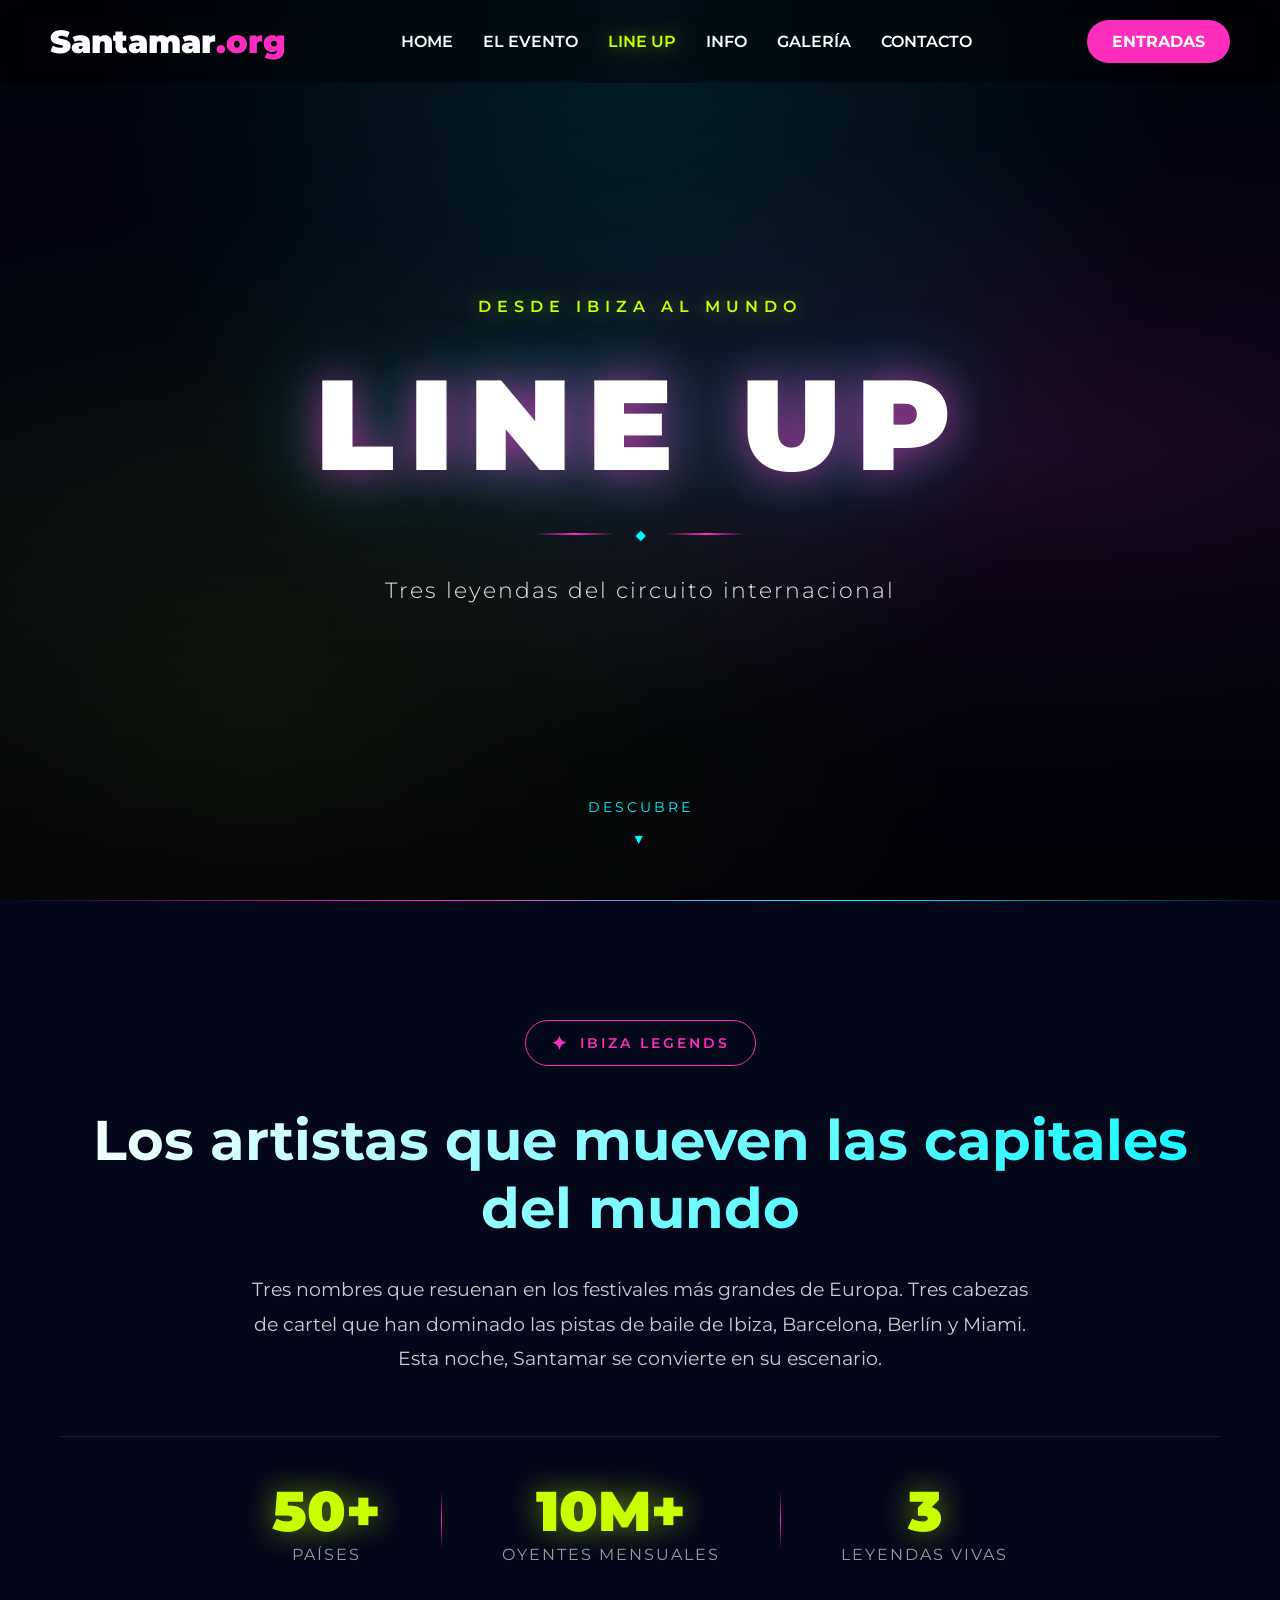
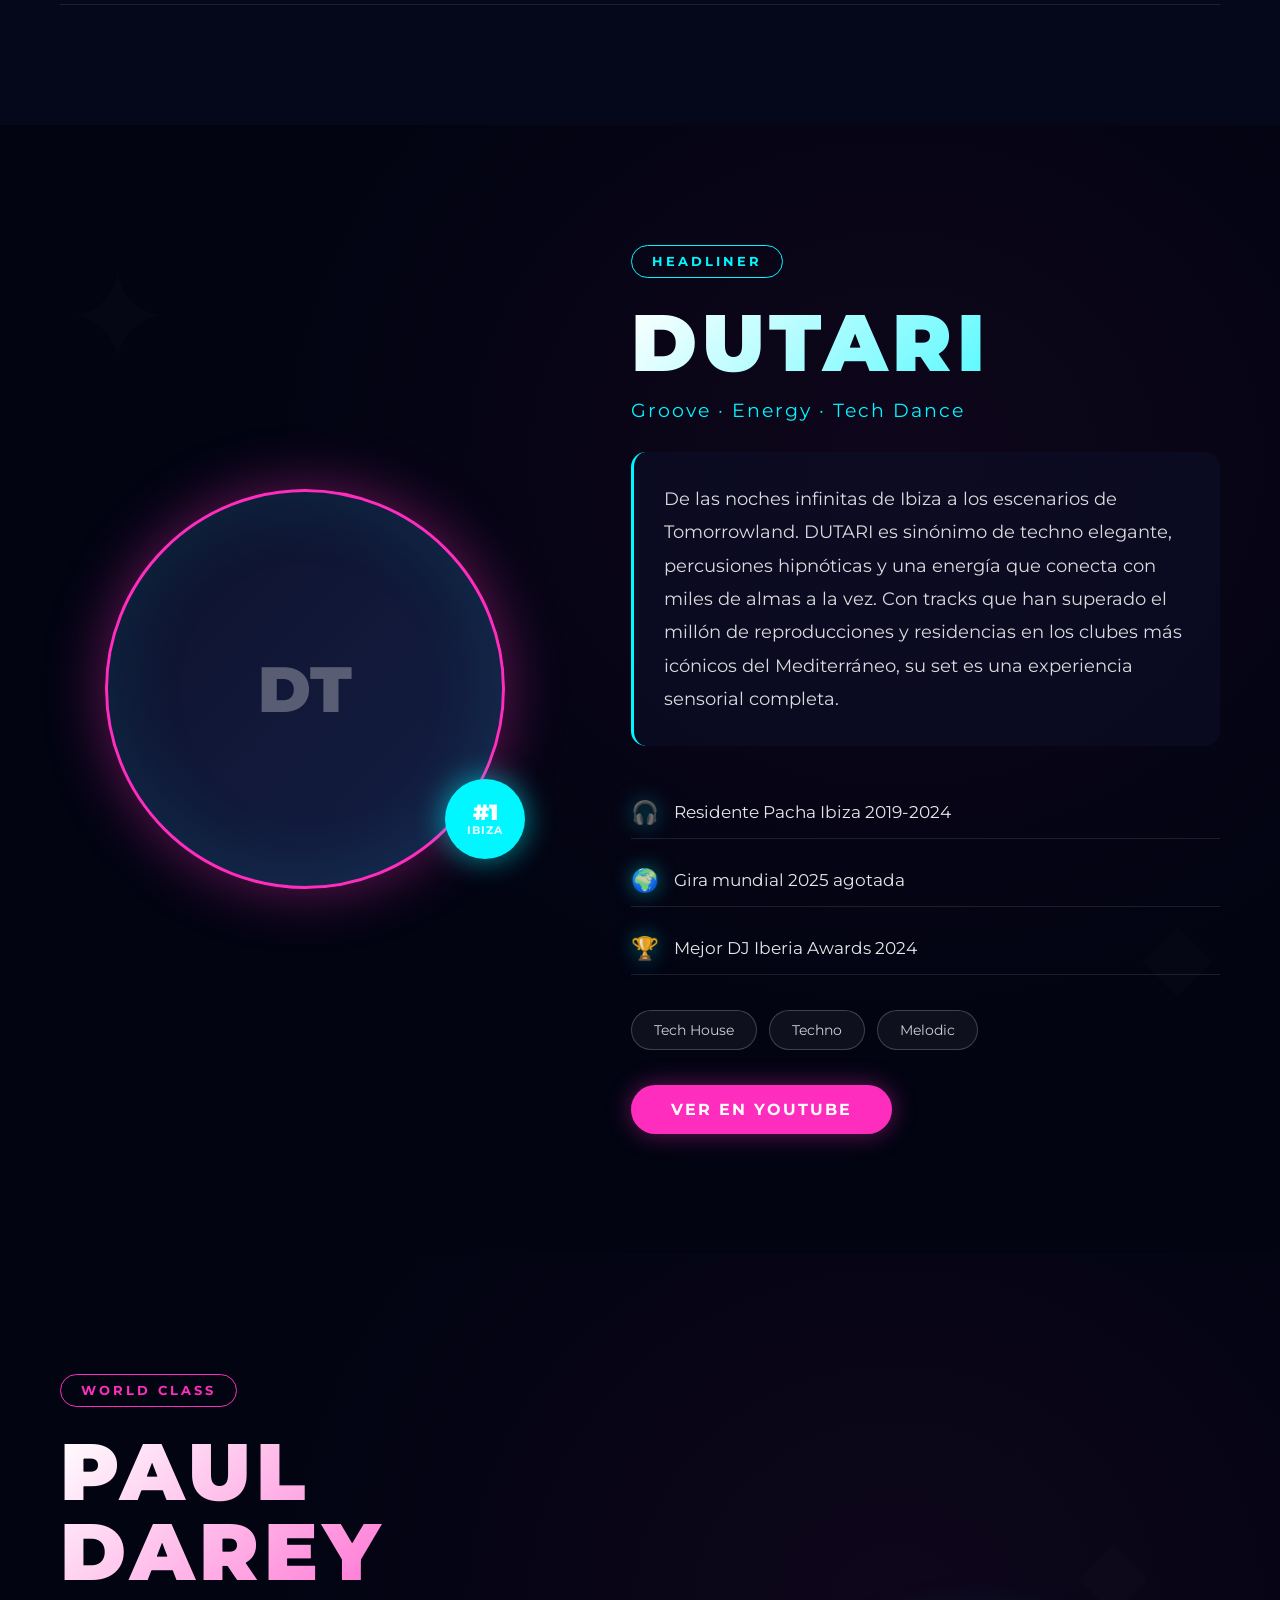
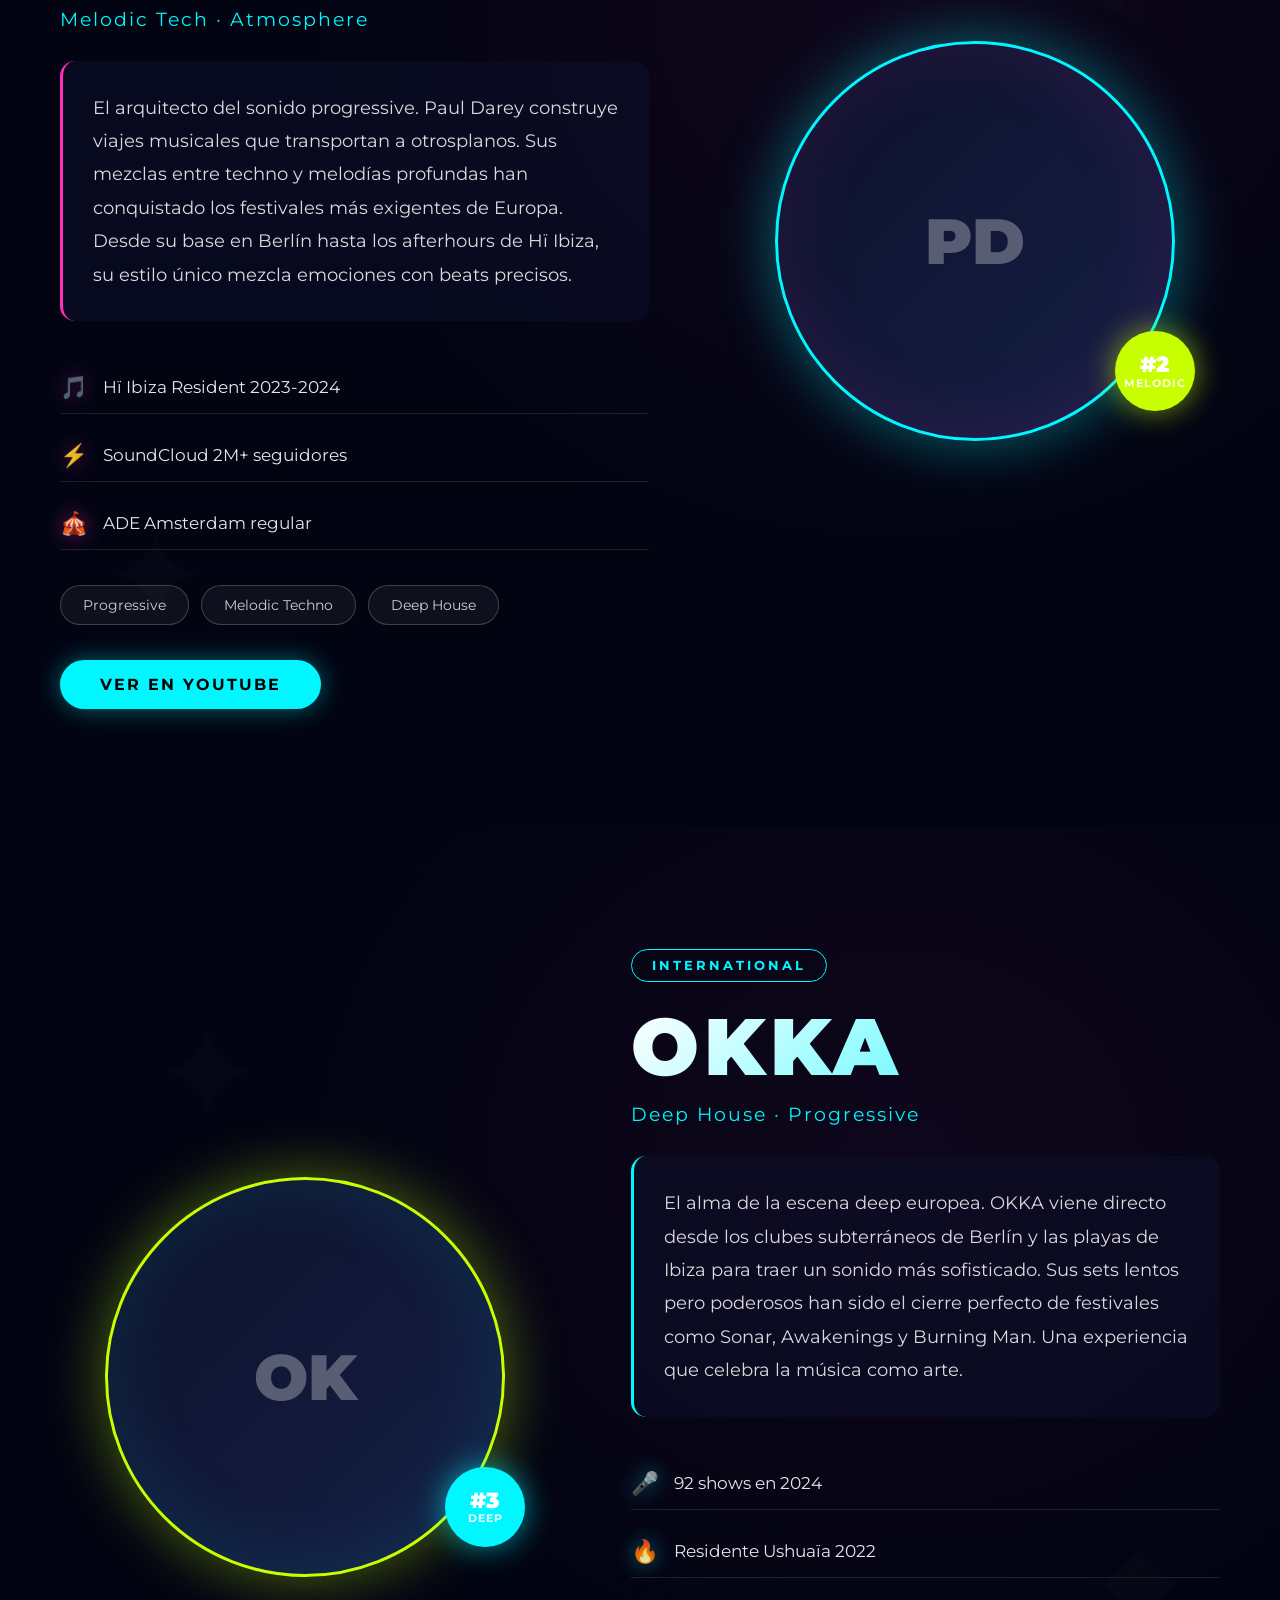
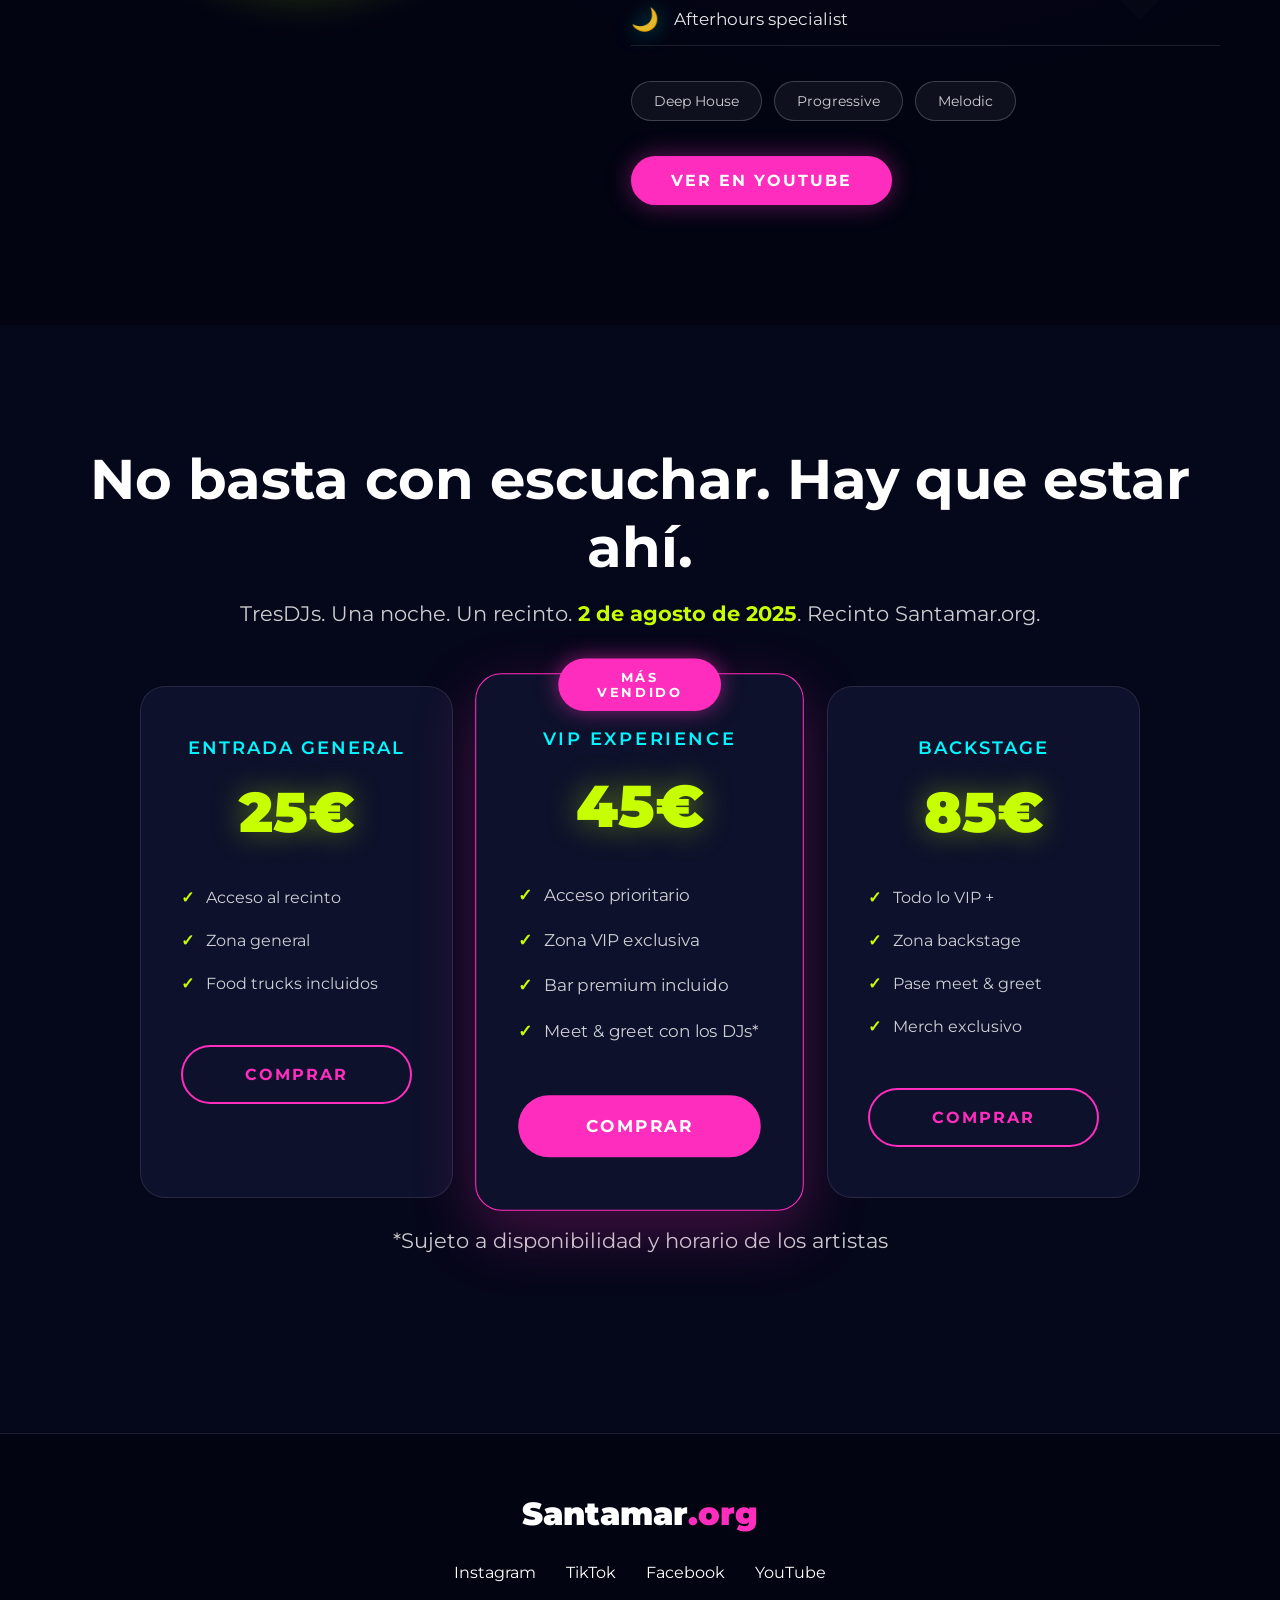
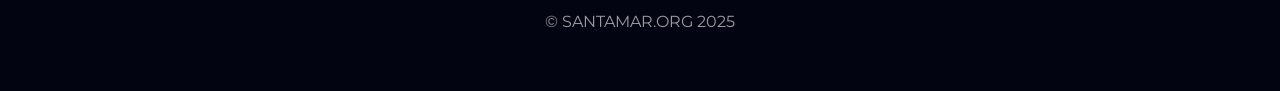
==== public/lineup.html @ ec1b7b44 "Creacion inicial" ====
<!-- lineup.html -->
<!DOCTYPE html>
<html lang="es">
<head>
  <meta charset="UTF-8" />
  <meta name="viewport" content="width=device-width, initial-scale=1.0"/>
  <title>Line Up • Santamar Summer Experience</title>

  <link rel="stylesheet" href="style.css"/>

  <link href="https://fonts.googleapis.com/css2?family=Montserrat:wght@300;400;600;700;900&family=Playfair+Display:wght@700;900&display=swap" rel="stylesheet">
</head>

<body class="lineup-page">

  <!-- NAVBAR -->
  <header class="navbar">
    <div class="logo">Santamar<span>.org</span></div>

    <nav>
      <ul>
        <li><a href="index.html">HOME</a></li>
        <li><a href="index.html#evento">EL EVENTO</a></li>
        <li><a href="lineup.html" class="active">LINE UP</a></li>
        <li><a href="index.html#info">INFO</a></li>
        <li><a href="index.html#galeria">GALERÍA</a></li>
        <li><a href="index.html#contacto">CONTACTO</a></li>
      </ul>
    </nav>

    <a href="#" class="btn-nav">ENTRADAS</a>
  </header>

  <!-- LINEUP HERO -->
  <section class="lineup-hero">
    <div class="hero-bg"></div>
    <div class="overlay"></div>
    <div class="lineup-hero-content">
      <p class="eyebrow">DESDE IBIZA AL MUNDO</p>
      <h1>LINE UP</h1>
      <div class="lineup-title-separator">
        <span class="line"></span>
        <span class="diamond">◆</span>
        <span class="line"></span>
      </div>
      <p class="tagline">Tres leyendas del circuito internacional</p>
    </div>
    <div class="scroll-indicator">
      <span>DESCUBRE</span>
      <div class="arrow-down">▼</div>
    </div>
  </section>

  <!-- INTRO BANNER -->
  <section class="lineup-intro">
    <div class="container">
      <div class="intro-badge">
        <span class="badge-icon">✦</span>
        <span>IBIZA LEGENDS</span>
      </div>
      <h2>Los artistas que mueven las capitales del mundo</h2>
      <p>Tres nombres que resuenan en los festivales más grandes de Europa. Tres cabezas de cartel que han dominado las pistas de baile de Ibiza, Barcelona, Berlín y Miami. Esta noche, Santamar se convierte en su escenario.</p>

      <div class="stats-row">
        <div class="stat">
          <span class="stat-number">50+</span>
          <span class="stat-label">Países</span>
        </div>
        <div class="stat-divider"></div>
        <div class="stat">
          <span class="stat-number">10M+</span>
          <span class="stat-label">Oyentes mensuales</span>
        </div>
        <div class="stat-divider"></div>
        <div class="stat">
          <span class="stat-number">3</span>
          <span class="stat-label">Leyendas vivas</span>
        </div>
      </div>
    </div>
  </section>

  <!-- DJ 1 - DUTARI -->
  <section class="dj-showcase" id="dutari">
    <div class="dj-bg"></div>
    <div class="container">
      <div class="dj-card-large">
        <div class="dj-image-col">
          <div class="dj-image-wrapper">
            <div class="dj-image-placeholder">
              <div class="placeholder-initials">DT</div>
            </div>
            <div class="dj-badge">
              <span class="badge-top">#1</span>
              <span class="badge-text">IBIZA</span>
            </div>
          </div>
        </div>
        <div class="dj-content-col">
          <div class="dj-tag">HEADLINER</div>
          <h2 class="dj-name">DUTARI</h2>
          <p class="dj-subtitle">Groove · Energy · Tech Dance</p>

          <div class="dj-bio">
            <p>De las noches infinitas de Ibiza a los escenarios de Tomorrowland. DUTARI es sinónimo de techno elegante, percusiones hipnóticas y una energía que conecta con miles de almas a la vez. Con tracks que han superado el millón de reproducciones y residencias en los clubes más icónicos del Mediterráneo, su set es una experiencia sensorial completa.</p>
          </div>

          <div class="dj-highlights">
            <div class="highlight">
              <span class="highlight-icon">🎧</span>
              <span>Residente Pacha Ibiza 2019-2024</span>
            </div>
            <div class="highlight">
              <span class="highlight-icon">🌍</span>
              <span>Gira mundial 2025 agotada</span>
            </div>
            <div class="highlight">
              <span class="highlight-icon">🏆</span>
              <span>Mejor DJ Iberia Awards 2024</span>
            </div>
          </div>

          <div class="dj-genres">
            <span class="genre-tag">Tech House</span>
            <span class="genre-tag">Techno</span>
            <span class="genre-tag">Melodic</span>
          </div>

          <a href="#" class="dj-cta">VER EN YOUTUBE</a>
        </div>
      </div>
    </div>
    <div class="floating-element fp1">✦</div>
    <div class="floating-element fp2">◆</div>
  </section>

  <!-- DJ 2 - PAUL DAREY -->
  <section class="dj-showcase alt-bg" id="pauldarey">
    <div class="dj-bg"></div>
    <div class="container">
      <div class="dj-card-large reverse">
        <div class="dj-image-col">
          <div class="dj-image-wrapper">
            <div class="dj-image-placeholder secondary">
              <div class="placeholder-initials">PD</div>
            </div>
            <div class="dj-badge">
              <span class="badge-top">#2</span>
              <span class="badge-text">MELODIC</span>
            </div>
          </div>
        </div>
        <div class="dj-content-col">
          <div class="dj-tag">WORLD CLASS</div>
          <h2 class="dj-name">PAUL DAREY</h2>
          <p class="dj-subtitle">Melodic Tech · Atmosphere</p>

          <div class="dj-bio">
            <p>El arquitecto del sonido progressive. Paul Darey construye viajes musicales que transportan a otrosplanos. Sus mezclas entre techno y melodías profundas han conquistado los festivales más exigentes de Europa. Desde su base en Berlín hasta los afterhours de Hï Ibiza, su estilo único mezcla emociones con beats precisos.</p>
          </div>

          <div class="dj-highlights">
            <div class="highlight">
              <span class="highlight-icon">🎵</span>
              <span>Hï Ibiza Resident 2023-2024</span>
            </div>
            <div class="highlight">
              <span class="highlight-icon">⚡</span>
              <span>SoundCloud 2M+ seguidores</span>
            </div>
            <div class="highlight">
              <span class="highlight-icon">🎪</span>
              <span>ADE Amsterdam regular</span>
            </div>
          </div>

          <div class="dj-genres">
            <span class="genre-tag">Progressive</span>
            <span class="genre-tag">Melodic Techno</span>
            <span class="genre-tag">Deep House</span>
          </div>

          <a href="#" class="dj-cta secondary">VER EN YOUTUBE</a>
        </div>
      </div>
    </div>
    <div class="floating-element fp3">◆</div>
    <div class="floating-element fp4">✦</div>
  </section>

  <!-- DJ 3 - OKKA -->
  <section class="dj-showcase" id="okka">
    <div class="dj-bg"></div>
    <div class="container">
      <div class="dj-card-large">
        <div class="dj-image-col">
          <div class="dj-image-wrapper">
            <div class="dj-image-placeholder tertiary">
              <div class="placeholder-initials">OK</div>
            </div>
            <div class="dj-badge">
              <span class="badge-top">#3</span>
              <span class="badge-text">DEEP</span>
            </div>
          </div>
        </div>
        <div class="dj-content-col">
          <div class="dj-tag">INTERNATIONAL</div>
          <h2 class="dj-name">OKKA</h2>
          <p class="dj-subtitle">Deep House · Progressive</p>

          <div class="dj-bio">
            <p>El alma de la escena deep europea. OKKA viene directo desde los clubes subterráneos de Berlín y las playas de Ibiza para traer un sonido más sofisticado. Sus sets lentos pero poderosos han sido el cierre perfecto de festivales como Sonar, Awakenings y Burning Man. Una experiencia que celebra la música como arte.</p>
          </div>

          <div class="dj-highlights">
            <div class="highlight">
              <span class="highlight-icon">🎤</span>
              <span>92 shows en 2024</span>
            </div>
            <div class="highlight">
              <span class="highlight-icon">🔥</span>
              <span>Residente Ushuaïa 2022</span>
            </div>
            <div class="highlight">
              <span class="highlight-icon">🌙</span>
              <span>Afterhours specialist</span>
            </div>
          </div>

          <div class="dj-genres">
            <span class="genre-tag">Deep House</span>
            <span class="genre-tag">Progressive</span>
            <span class="genre-tag">Melodic</span>
          </div>

          <a href="#" class="dj-cta">VER EN YOUTUBE</a>
        </div>
      </div>
    </div>
    <div class="floating-element fp5">✦</div>
    <div class="floating-element fp6">◆</div>
  </section>

  <!-- CALL TO ACTION -->
  <section class="lineup-cta">
    <div class="container">
      <h2>No basta con escuchar. Hay que estar ahí.</h2>
      <p>TresDJs. Una noche. Un recinto. <strong>2 de agosto de 2025</strong>. Recinto Santamar.org.</p>

      <div class="ticket-options">
        <div class="ticket-card">
          <div class="ticket-type">ENTRADA GENERAL</div>
          <div class="ticket-price">25€</div>
          <ul class="ticket-features">
            <li>Acceso al recinto</li>
            <li>Zona general</li>
            <li>Food trucks incluidos</li>
          </ul>
          <a href="#" class="btn-ticket">COMPRAR</a>
        </div>

        <div class="ticket-card featured">
          <div class="ticket-badge">MÁS VENDIDO</div>
          <div class="ticket-type">VIP EXPERIENCE</div>
          <div class="ticket-price">45€</div>
          <ul class="ticket-features">
            <li>Acceso prioritario</li>
            <li>Zona VIP exclusiva</li>
            <li>Bar premium incluido</li>
            <li>Meet & greet con los DJs*</li>
          </ul>
          <a href="#" class="btn-ticket primary">COMPRAR</a>
        </div>

        <div class="ticket-card">
          <div class="ticket-type">BACKSTAGE</div>
          <div class="ticket-price">85€</div>
          <ul class="ticket-features">
            <li>Todo lo VIP +</li>
            <li>Zona backstage</li>
            <li>Pase meet & greet</li>
            <li>Merch exclusivo</li>
          </ul>
          <a href="#" class="btn-ticket">COMPRAR</a>
        </div>
      </div>

      <p class="ticket-note">*Sujeto a disponibilidad y horario de los artistas</p>
    </div>
  </section>

  <!-- FOOTER -->
  <footer>
    <div class="container">
      <div class="footer-logo">
        Santamar<span>.org</span>
      </div>

      <div class="socials">
        <a href="#">Instagram</a>
        <a href="#">TikTok</a>
        <a href="#">Facebook</a>
        <a href="#">YouTube</a>
      </div>

      <p>© SANTAMAR.ORG 2025</p>
    </div>
  </footer>

  <script src="script.js"></script>

</body>
</html>
---- public/style.css ----
/* style.css */

*{
  margin:0;
  padding:0;
  box-sizing:border-box;
}

body{
  font-family:'Montserrat',sans-serif;
  background:#020412;
  color:white;
  overflow-x:hidden;
}

/* NAVBAR */

.navbar{
  position:fixed;
  top:0;
  left:0;
  width:100%;
  padding:20px 50px;
  display:flex;
  justify-content:space-between;
  align-items:center;
  z-index:999;
  background:rgba(0,0,0,0.4);
  backdrop-filter:blur(10px);
}

.logo{
  font-size:2rem;
  font-weight:900;
}

.logo span{
  color:#ff2dbd;
}

nav ul{
  display:flex;
  gap:30px;
  list-style:none;
}

nav a{
  text-decoration:none;
  color:white;
  font-weight:600;
  transition:0.3s;
}

nav a:hover{
  color:#00f7ff;
}

nav a.active{
  color:#c7ff00;
  text-shadow:0 0 15px rgba(199,255,0,0.5);
}

.btn-nav{
  background:#ff2dbd;
  padding:12px 25px;
  border-radius:50px;
  color:white;
  text-decoration:none;
  font-weight:700;
  transition:0.3s;
}

.btn-nav:hover{
  transform:scale(1.05);
}

/* HERO */

.hero{
  height:100vh;
  background:url('background.jpg') center/cover no-repeat;
  position:relative;
  display:flex;
  justify-content:center;
  align-items:center;
  text-align:center;
}

.overlay{
  position:absolute;
  width:100%;
  height:100%;
  background:rgba(0,0,0,0.45);
}

.hero-content{
  position:relative;
  z-index:2;
  max-width:1000px;
  padding:20px;
}

.small-text{
  letter-spacing:4px;
  font-size:0.9rem;
  margin-bottom:20px;
}

.hero h1{
  font-size:7rem;
  font-weight:900;
  line-height:0.9;
  text-transform:uppercase;
}

.hero h1 span{
  color:white;
  display:block;
}

.hero h1{
  color:#00f7ff;
}

.hero h1 span + *{
  color:#ff2dbd;
}

.subtitle{
  margin-top:30px;
  font-size:1.2rem;
  font-weight:700;
  letter-spacing:2px;
}

.event-date{
  margin-top:40px;
  font-size:3rem;
  font-weight:900;
  color:#c7ff00;
}

.location{
  margin-top:10px;
  font-size:1.3rem;
}

.main-btn{
  display:inline-block;
  margin-top:40px;
  padding:20px 50px;
  background:#ff2dbd;
  color:white;
  text-decoration:none;
  border-radius:60px;
  font-weight:900;
  transition:0.3s;
  box-shadow:0 0 30px #ff2dbd;
}

.main-btn:hover{
  transform:translateY(-5px);
}


/* FEATURES */

.features{
  display:grid;
  grid-template-columns:repeat(auto-fit,minmax(250px,1fr));
  gap:30px;
  padding:100px 10%;
  background:#05071a;
}

.feature-box{
  background:#0d112b;
  padding:40px;
  border-radius:25px;
  text-align:center;
  transition:0.3s;
}

.feature-box:hover{
  transform:translateY(-10px);
}

.icon{
  font-size:3rem;
  margin-bottom:20px;
}

.feature-box h3{
  margin-bottom:20px;
  color:#00f7ff;
}

/* LINEUP */

.lineup{
  padding:120px 10%;
  text-align:center;
}

.lineup h2{
  font-size:5rem;
  margin-bottom:70px;
  color:#ff2dbd;
}

.dj-grid{
  display:grid;
  grid-template-columns:repeat(auto-fit,minmax(280px,1fr));
  gap:30px;
}

.dj-card{
  background:#0d112b;
  border:2px solid #ff2dbd;
  border-radius:25px;
  padding:60px 30px;
  transition:0.3s;
}

.dj-card:hover{
  transform:scale(1.03);
  box-shadow:0 0 40px rgba(255,45,189,0.5);
}

.dj-card h3{
  font-size:2rem;
  margin-bottom:20px;
}

.dj-card p{
  opacity:0.8;
}

/* FOMO */

.fomo{
  padding:140px 10%;
  text-align:center;
  background:linear-gradient(to bottom,#05071a,#090d25);
}

.fomo h2{
  font-size:3rem;
  max-width:900px;
  margin:auto;
  margin-bottom:30px;
}

.fomo p{
  font-size:1.3rem;
  opacity:0.8;
}

/* NEWSLETTER */

.newsletter{
  padding:120px 10%;
  text-align:center;
}

.newsletter h2{
  font-size:4rem;
  color:#ff2dbd;
  margin-bottom:20px;
}

.newsletter p{
  margin-bottom:40px;
}

.newsletter form{
  display:flex;
  justify-content:center;
  max-width:700px;
  margin:auto;
}

.newsletter input{
  width:100%;
  padding:20px;
  border:none;
  border-radius:50px 0 0 50px;
  font-size:1rem;
}

.newsletter button{
  border:none;
  padding:20px 40px;
  background:#c7ff00;
  font-weight:900;
  border-radius:0 50px 50px 0;
  cursor:pointer;
}

/* FOOTER */

footer{
  padding:60px 10%;
  text-align:center;
  border-top:1px solid rgba(255,255,255,0.1);
}

.footer-logo{
  font-size:2rem;
  font-weight:900;
}

.footer-logo span{
  color:#ff2dbd;
}

.socials{
  margin:30px 0;
  display:flex;
  justify-content:center;
  gap:30px;
}

.socials a{
  color:white;
  text-decoration:none;
}

footer p{
  opacity:0.6;
}

/* RESPONSIVE */

@media(max-width:900px){

  .navbar{
    padding:20px;
    flex-direction:column;
    gap:20px;
  }

  nav ul{
    gap:15px;
    flex-wrap:wrap;
    justify-content:center;
  }

  .hero h1{
    font-size:4rem;
  }

  .event-date{
    font-size:2rem;
  }

  .lineup h2{
    font-size:3rem;
  }

  .newsletter h2{
    font-size:2.5rem;
  }

}

/* ================================================
   LINEUP PAGE STYLES
   ================================================ */

body.lineup-page{
  background:#020412;
}

.container{
  max-width:1200px;
  margin:auto;
  padding:0 20px;
}

/* Lineup Hero */
.lineup-hero{
  height:100vh;
  position:relative;
  display:flex;
  justify-content:center;
  align-items:center;
  text-align:center;
  overflow:hidden;
}

.hero-bg{
  position:absolute;
  inset:0;
  background:
    radial-gradient(ellipse at 50% 0%, rgba(0,247,255,0.15) 0%, transparent 60%),
    radial-gradient(ellipse at 80% 50%, rgba(255,45,189,0.12) 0%, transparent 50%),
    radial-gradient(ellipse at 20% 80%, rgba(199,255,0,0.1) 0%, transparent 50%);
  animation:heroMove 20s ease-in-out infinite alternate;
}

@keyframes heroMove{
  0%{ transform:scale(1) rotate(0deg); }
  100%{ transform:scale(1.1) rotate(2deg); }
}

.lineup-hero .overlay{
  position:absolute;
  inset:0;
  background:linear-gradient(to bottom,
    rgba(0,0,0,0.3) 0%,
    rgba(0,0,0,0.1) 50%,
    rgba(0,0,0,0.6) 100%);
}

.lineup-hero-content{
  position:relative;
  z-index:10;
  animation:fadeInUp 1s ease-out;
}

@keyframes fadeInUp{
  from{
    opacity:0;
    transform:translateY(40px);
  }
  to{
    opacity:1;
    transform:translateY(0);
  }
}

.eyebrow{
  font-size:1rem;
  letter-spacing:6px;
  color:#c7ff00;
  font-weight:600;
  margin-bottom:30px;
  text-shadow:0 0 20px rgba(199,255,0,0.5);
}

.lineup-hero h1{
  font-size:8rem;
  font-weight:900;
  letter-spacing:15px;
  color:#fff;
  text-shadow:
    0 0 40px rgba(255,45,189,0.6),
    0 0 80px rgba(0,247,255,0.4);
  margin-bottom:20px;
}

.lineup-title-separator{
  display:flex;
  align-items:center;
  justify-content:center;
  gap:20px;
  margin-bottom:30px;
}

.line{
  width:80px;
  height:2px;
  background:linear-gradient(90deg, transparent, #ff2dbd, transparent);
}

.diamond{
  color:#00f7ff;
  font-size:1.2rem;
  animation:spin 4s linear infinite;
}

@keyframes spin{
  from{ transform:rotate(0deg); }
  to{ transform:rotate(360deg); }
}

.tagline{
  font-size:1.4rem;
  font-weight:300;
  letter-spacing:2px;
  color:rgba(255,255,255,0.9);
}

.scroll-indicator{
  position:absolute;
  bottom:50px;
  left:50%;
  transform:translateX(-50%);
  display:flex;
  flex-direction:column;
  align-items:center;
  gap:10px;
  animation:bounce 2s infinite;
  color:#00f7ff;
  font-size:0.9rem;
  letter-spacing:3px;
}

@keyframes bounce{
  0%, 20%, 50%, 80%, 100%{ transform:translateX(-50%) translateY(0); }
  40%{ transform:translateX(-50%) translateY(-15px); }
  60%{ transform:translateX(-50%) translateY(-7px); }
}

.arrow-down{
  font-size:1.2rem;
}

/* Lineup Intro */
.lineup-intro{
  padding:120px 0;
  text-align:center;
  background:#05071a;
  position:relative;
}

.lineup-intro::before{
  content:'';
  position:absolute;
  top:0;
  left:0;
  width:100%;
  height:1px;
  background:linear-gradient(90deg, transparent, #ff2dbd, #00f7ff, transparent);
}

.intro-badge{
  display:inline-flex;
  align-items:center;
  gap:10px;
  padding:10px 25px;
  border:1px solid #ff2dbd;
  border-radius:50px;
  color:#ff2dbd;
  font-weight:600;
  font-size:0.9rem;
  letter-spacing:3px;
  margin-bottom:40px;
  animation:glow 2s ease-in-out infinite alternate;
}

@keyframes glow{
  from{ box-shadow:0 0 10px rgba(255,45,189,0.3); }
  to{ box-shadow:0 0 25px rgba(255,45,189,0.6); }
}

.badge-icon{
  font-size:1.2rem;
}

.lineup-intro h2{
  font-size:3.5rem;
  margin-bottom:30px;
  background:linear-gradient(135deg, #fff, #00f7ff);
  -webkit-background-clip:text;
  -webkit-text-fill-color:transparent;
  background-clip:text;
}

.lineup-intro p{
  font-size:1.2rem;
  max-width:800px;
  margin:auto;
  line-height:1.8;
  color:rgba(255,255,255,0.8);
  margin-bottom:60px;
}

.stats-row{
  display:flex;
  justify-content:center;
  align-items:center;
  gap:60px;
  padding:40px 0;
  border-top:1px solid rgba(255,255,255,0.1);
  border-bottom:1px solid rgba(255,255,255,0.1);
}

.stat{
  text-align:center;
}

.stat-number{
  display:block;
  font-size:3.5rem;
  font-weight:900;
  color:#c7ff00;
  text-shadow:0 0 30px rgba(199,255,0,0.5);
}

.stat-label{
  font-size:1rem;
  letter-spacing:2px;
  text-transform:uppercase;
  color:rgba(255,255,255,0.6);
}

.stat-divider{
  width:1px;
  height:60px;
  background:linear-gradient(to bottom, transparent, #ff2dbd, transparent);
}

/* DJ Showcase */
.dj-showcase{
  min-height:100vh;
  position:relative;
  padding:100px 0;
  overflow:hidden;
}

.dj-showcase.alt-bg{
  background:#020412;
}

.dj-bg{
  position:absolute;
  inset:0;
  background:radial-gradient(ellipse at 70% 30%, rgba(255,45,189,0.05) 0%, transparent 50%);
  pointer-events:none;
}

.dj-card-large{
  display:grid;
  grid-template-columns:1fr 1.2fr;
  gap:80px;
  align-items:center;
  position:relative;
  z-index:5;
}

.dj-card-large.reverse{
  direction:rtl;
}

.dj-card-large.reverse > *{
  direction:ltr;
}

.dj-image-col{
  display:flex;
  justify-content:center;
}

.dj-image-wrapper{
  position:relative;
  width:100%;
  max-width:400px;
  aspect-ratio:1;
}

.dj-image-placeholder{
  width:100%;
  height:100%;
  border-radius:50%;
  background:linear-gradient(135deg, #0d112b, #151f45);
  border:3px solid #ff2dbd;
  box-shadow:
    0 0 60px rgba(255,45,189,0.4),
    inset 0 0 80px rgba(0,247,255,0.1);
  display:flex;
  align-items:center;
  justify-content:center;
  transition:0.5s;
}

.dj-image-placeholder:hover{
  transform:scale(1.02);
  box-shadow:
    0 0 80px rgba(255,45,189,0.6),
    inset 0 0 100px rgba(0,247,255,0.15);
}

.dj-image-placeholder.secondary{
  border-color:#00f7ff;
  box-shadow:
    0 0 60px rgba(0,247,255,0.4),
    inset 0 0 80px rgba(255,45,189,0.1);
}

.dj-image-placeholder.tertiary{
  border-color:#c7ff00;
  box-shadow:
    0 0 60px rgba(199,255,0,0.4),
    inset 0 0 80px rgba(0,247,255,0.1);
}

.placeholder-initials{
  font-size:4rem;
  font-weight:900;
  color:rgba(255,255,255,0.3);
  text-transform:uppercase;
}

.dj-badge{
  position:absolute;
  bottom:30px;
  right:-20px;
  background:#ff2dbd;
  padding:20px;
  border-radius:50%;
  width:80px;
  height:80px;
  display:flex;
  flex-direction:column;
  align-items:center;
  justify-content:center;
  box-shadow:0 0 30px rgba(255,45,189,0.6);
  animation:float 3s ease-in-out infinite;
}

@keyframes float{
  0%,100%{ transform:translateY(0); }
  50%{ transform:translateY(-10px); }
}

.dj-card-large:nth-child(2) .dj-badge,
.dj-card-large.reverse:nth-child(2) .dj-badge,
.dj-showcase:nth-child(even) .dj-badge{
  background:#00f7ff;
  box-shadow:0 0 30px rgba(0,247,255,0.6);
}

.dj-card-large:nth-child(3) .dj-badge,
.dj-card-large.reverse:nth-child(3) .dj-badge,
.dj-showcase:nth-child(odd) .dj-badge{
  background:#c7ff00;
  box-shadow:0 0 30px rgba(199,255,0,0.6);
}

.badge-top{
  font-size:1.4rem;
  font-weight:900;
  color:#fff;
  line-height:1;
}

.badge-text{
  font-size:0.7rem;
  font-weight:700;
  letter-spacing:1px;
  text-transform:uppercase;
  color:rgba(255,255,255,0.9);
}

.dj-content-col{
  padding:20px 0;
}

.dj-tag{
  display:inline-block;
  padding:8px 20px;
  border:1px solid #ff2dbd;
  border-radius:50px;
  color:#ff2dbd;
  font-weight:700;
  letter-spacing:3px;
  font-size:0.8rem;
  margin-bottom:25px;
}

.dj-showcase:nth-child(even) .dj-tag{
  border-color:#00f7ff;
  color:#00f7ff;
}

.dj-showcase:nth-child(odd) .dj-tag:nth-child(3){
  border-color:#c7ff00;
  color:#c7ff00;
}

.dj-name{
  font-size:5rem;
  font-weight:900;
  letter-spacing:5px;
  margin-bottom:15px;
  line-height:1;
  background:linear-gradient(135deg, #fff, #ff2dbd);
  -webkit-background-clip:text;
  -webkit-text-fill-color:transparent;
  background-clip:text;
}

.dj-showcase:nth-child(even) .dj-name{
  background:linear-gradient(135deg, #fff, #00f7ff);
  -webkit-background-clip:text;
  -webkit-text-fill-color:transparent;
  background-clip:text;
}

.dj-showcase:nth-child(odd) .dj-name:nth-child(3){
  background:linear-gradient(135deg, #fff, #c7ff00);
  -webkit-background-clip:text;
  -webkit-text-fill-color:transparent;
  background-clip:text;
}

.dj-subtitle{
  font-size:1.2rem;
  font-weight:400;
  letter-spacing:2px;
  color:#00f7ff;
  margin-bottom:30px;
}

.dj-bio{
  font-size:1.1rem;
  line-height:1.9;
  color:rgba(255,255,255,0.85);
  margin-bottom:40px;
  padding:30px;
  background:rgba(13,17,43,0.5);
  border-radius:15px;
  border-left:3px solid #ff2dbd;
}

.dj-showcase:nth-child(even) .dj-bio{
  border-left-color:#00f7ff;
}

.dj-showcase:nth-child(odd) .dj-bio:nth-child(3){
  border-left-color:#c7ff00;
}

.dj-highlights{
  display:flex;
  flex-direction:column;
  gap:15px;
  margin-bottom:35px;
}

.highlight{
  display:flex;
  align-items:center;
  gap:15px;
  font-size:1.05rem;
  color:rgba(255,255,255,0.9);
  padding:12px 0;
  border-bottom:1px solid rgba(255,255,255,0.1);
}

.highlight-icon{
  font-size:1.4rem;
  filter:drop-shadow(0 0 10px rgba(255,45,189,0.5));
}

.dj-showcase:nth-child(even) .highlight-icon{
  filter:drop-shadow(0 0 10px rgba(0,247,255,0.5));
}

.dj-showcase:nth-child(odd) .highlight-icon:nth-child(3){
  filter:drop-shadow(0 0 10px rgba(199,255,0,0.5));
}

.dj-genres{
  display:flex;
  gap:12px;
  flex-wrap:wrap;
  margin-bottom:35px;
}

.genre-tag{
  padding:10px 22px;
  background:rgba(255,255,255,0.05);
  border:1px solid rgba(255,255,255,0.2);
  border-radius:50px;
  font-size:0.9rem;
  color:rgba(255,255,255,0.8);
  transition:0.3s;
}

.genre-tag:hover{
  border-color:#ff2dbd;
  color:#ff2dbd;
  box-shadow:0 0 15px rgba(255,45,189,0.3);
}

.dj-cta{
  display:inline-block;
  padding:15px 40px;
  background:#ff2dbd;
  color:#fff;
  text-decoration:none;
  border-radius:50px;
  font-weight:700;
  letter-spacing:2px;
  transition:0.3s;
  box-shadow:0 0 25px rgba(255,45,189,0.4);
}

.dj-cta:hover{
  transform:translateY(-3px);
  box-shadow:0 0 35px rgba(255,45,189,0.7);
}

.dj-cta.secondary{
  background:#00f7ff;
  color:#000;
  box-shadow:0 0 25px rgba(0,247,255,0.4);
}

.dj-cta.secondary:hover{
  box-shadow:0 0 35px rgba(0,247,255,0.7);
}

.floating-element{
  position:absolute;
  color:rgba(255,255,255,0.03);
  font-size:8rem;
  pointer-events:none;
  animation:floatSlow 6s ease-in-out infinite;
}

.fp1{ top:10%; left:5%; animation-delay:0s; }
.fp2{ bottom:20%; right:5%; animation-delay:1.5s; }
.fp3{ top:20%; right:10%; animation-delay:0.5s; }
.fp4{ bottom:15%; left:8%; animation-delay:2s; }
.fp5{ top:15%; left:12%; animation-delay:1s; }
.fp6{ bottom:25%; right:8%; animation-delay:2.5s; }

@keyframes floatSlow{
  0%,100%{ transform:translate(0,0) rotate(0deg); }
  25%{ transform:translate(10px,-15px) rotate(5deg); }
  50%{ transform:translate(-5px,10px) rotate(-3deg); }
  75%{ transform:translate(8px,8px) rotate(2deg); }
}

/* Lineup CTA */
.lineup-cta{
  padding:120px 0;
  background:#05071a;
  text-align:center;
}

.lineup-cta h2{
  font-size:3.5rem;
  margin-bottom:20px;
  color:#fff;
}

.lineup-cta p{
  font-size:1.3rem;
  color:rgba(255,255,255,0.8);
  margin-bottom:60px;
}

.lineup-cta strong{
  color:#c7ff00;
}

.ticket-options{
  display:grid;
  grid-template-columns:repeat(auto-fit,minmax(280px,1fr));
  gap:30px;
  max-width:1000px;
  margin:auto;
}

.ticket-card{
  background:#0d112b;
  border:1px solid rgba(255,255,255,0.1);
  border-radius:25px;
  padding:50px 40px;
  position:relative;
  transition:0.3s;
}

.ticket-card:hover{
  transform:translateY(-10px);
  border-color:#ff2dbd;
  box-shadow:0 20px 60px rgba(255,45,189,0.15);
}

.ticket-card.featured{
  border-color:#ff2dbd;
  box-shadow:0 20px 60px rgba(255,45,189,0.25);
  transform:scale(1.05);
}

.ticket-card.featured:hover{
  transform:scale(1.05) translateY(-10px);
}

.ticket-badge{
  position:absolute;
  top:-15px;
  left:50%;
  transform:translateX(-50%);
  background:#ff2dbd;
  padding:10px 30px;
  border-radius:50px;
  font-size:0.8rem;
  font-weight:700;
  letter-spacing:2px;
  box-shadow:0 0 20px rgba(255,45,189,0.5);
}

.ticket-type{
  font-size:1.1rem;
  letter-spacing:2px;
  color:#00f7ff;
  margin-bottom:20px;
  font-weight:600;
}

.ticket-price{
  font-size:3.5rem;
  font-weight:900;
  color:#c7ff00;
  margin-bottom:30px;
  text-shadow:0 0 30px rgba(199,255,0,0.4);
}

.ticket-features{
  list-style:none;
  margin-bottom:40px;
  text-align:left;
}

.ticket-features li{
  padding:12px 0;
  color:rgba(255,255,255,0.8);
  position:relative;
  padding-left:25px;
}

.ticket-features li::before{
  content:'✓';
  position:absolute;
  left:0;
  color:#c7ff00;
  font-weight:700;
}

.btn-ticket{
  display:block;
  width:100%;
  padding:18px;
  border:2px solid #ff2dbd;
  border-radius:50px;
  background:transparent;
  color:#ff2dbd;
  text-decoration:none;
  font-weight:700;
  letter-spacing:2px;
  transition:0.3s;
}

.btn-ticket:hover{
  background:#ff2dbd;
  color:#fff;
  box-shadow:0 0 30px rgba(255,45,189,0.5);
}

.btn-ticket.primary{
  background:#ff2dbd;
  color:#fff;
}

.btn-ticket.primary:hover{
  background:transparent;
  color:#ff2dbd;
}

.ticket-note{
  margin-top:30px;
  font-size:0.9rem;
  color:rgba(255,255,255,0.5);
}

/* Floating accents inside lineup page */
.floating-element{
  opacity:0.4;
  user-select:none;
}

/* Responsive for Lineup Page */
@media(max-width:900px){
  .lineup-hero h1{
    font-size:4rem;
    letter-spacing:8px;
  }

  .dj-card-large{
    grid-template-columns:1fr;
    gap:50px;
    text-align:center;
  }

  .dj-card-large.reverse{
    direction:ltr;
  }

  .dj-image-wrapper{
    max-width:300px;
    margin:auto;
  }

  .dj-name{
    font-size:3.5rem;
  }

  .dj-bio{
    text-align:left;
  }

  .dj-highlights{
    align-items:center;
  }

  .stats-row{
    flex-direction:column;
    gap:30px;
  }

  .stat-divider{
    width:60px;
    height:1px;
    background:linear-gradient(90deg, transparent, #ff2dbd, transparent);
  }

  .lineup-intro h2{
    font-size:2.5rem;
  }

  .lineup-cta h2{
    font-size:2.5rem;
  }

  .ticket-card.featured{
    transform:scale(1);
  }

  .ticket-card.featured:hover{
    transform:translateY(-10px);
  }
}

@media(max-width:500px){
  .lineup-hero h1{
    font-size:3rem;
    letter-spacing:5px;
  }

  .dj-name{
    font-size:2.8rem;
  }

  .dj-badge{
    width:60px;
    height:60px;
    bottom:20px;
    right:-10px;
    padding:15px;
  }

  .badge-top{
    font-size:1.2rem;
  }

  .badge-text{
    font-size:0.6rem;
  }

  .floating-element{
    font-size:4rem;
  }
}
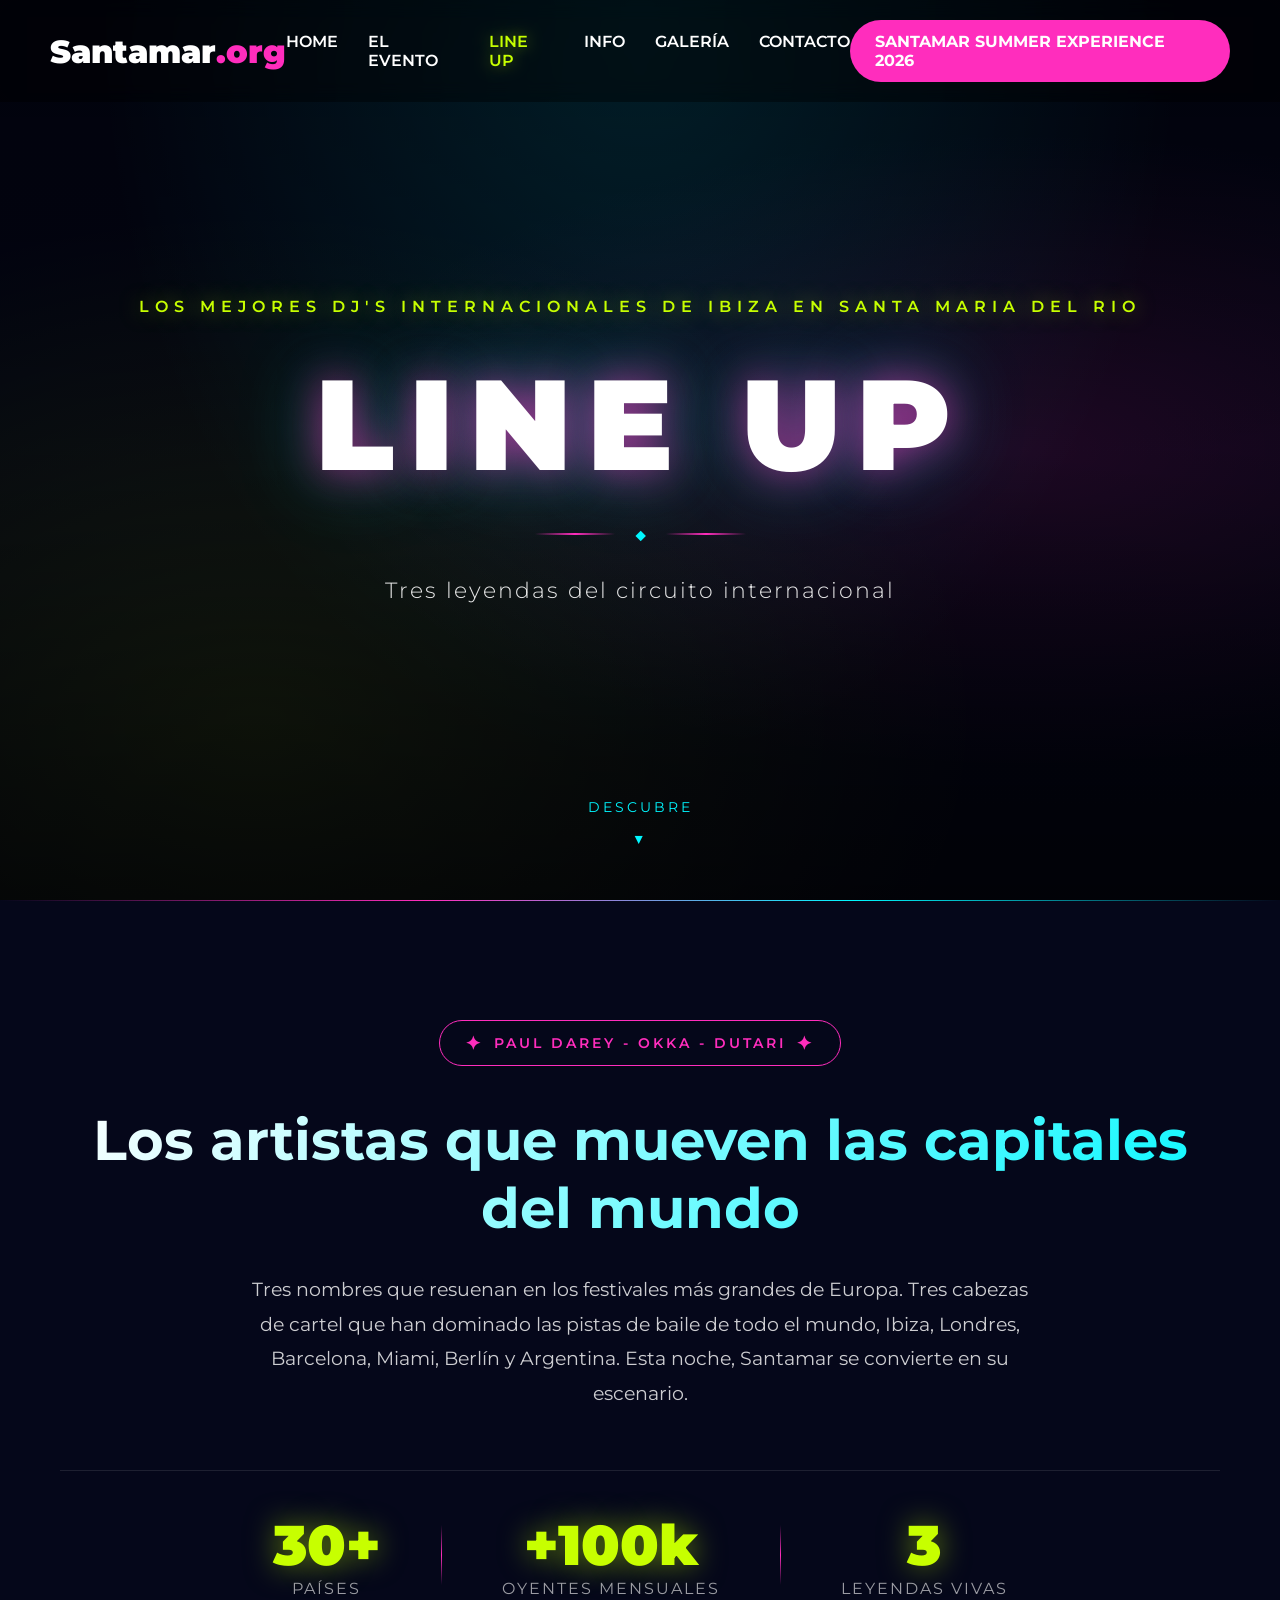
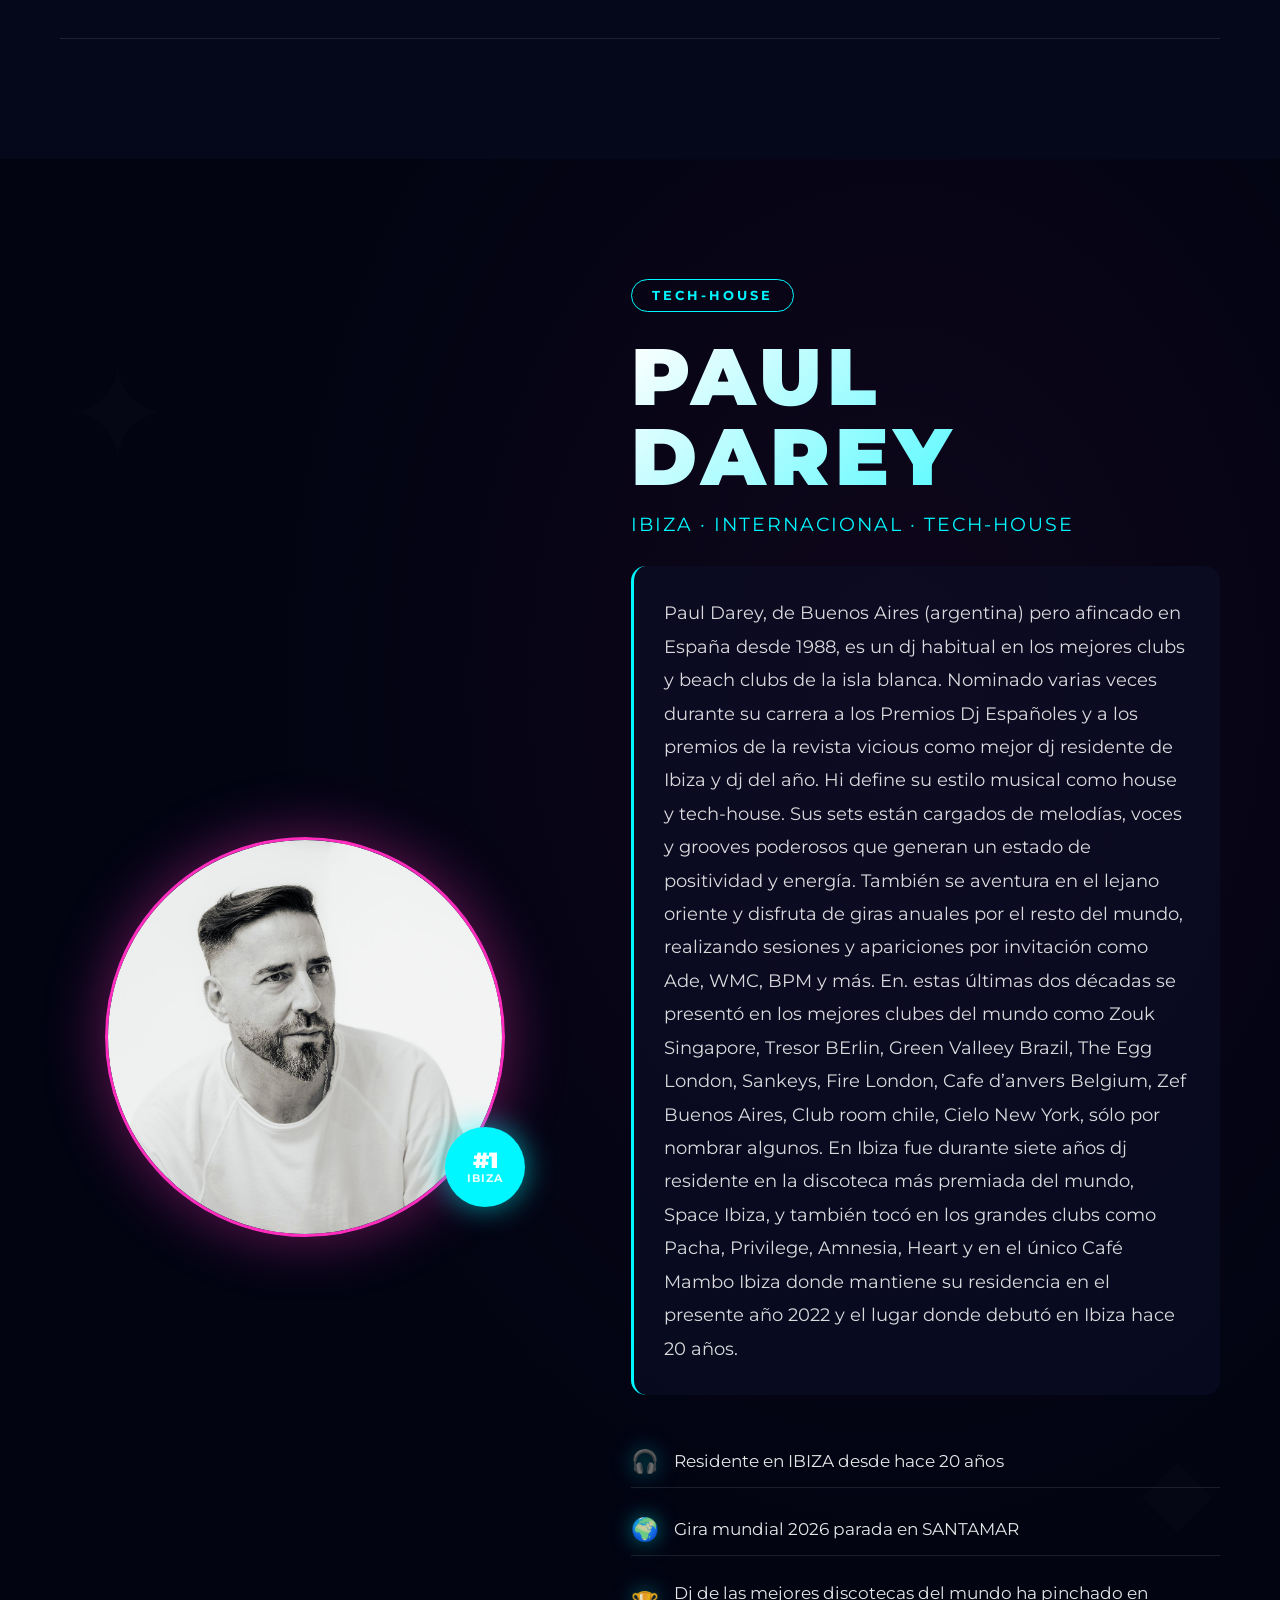
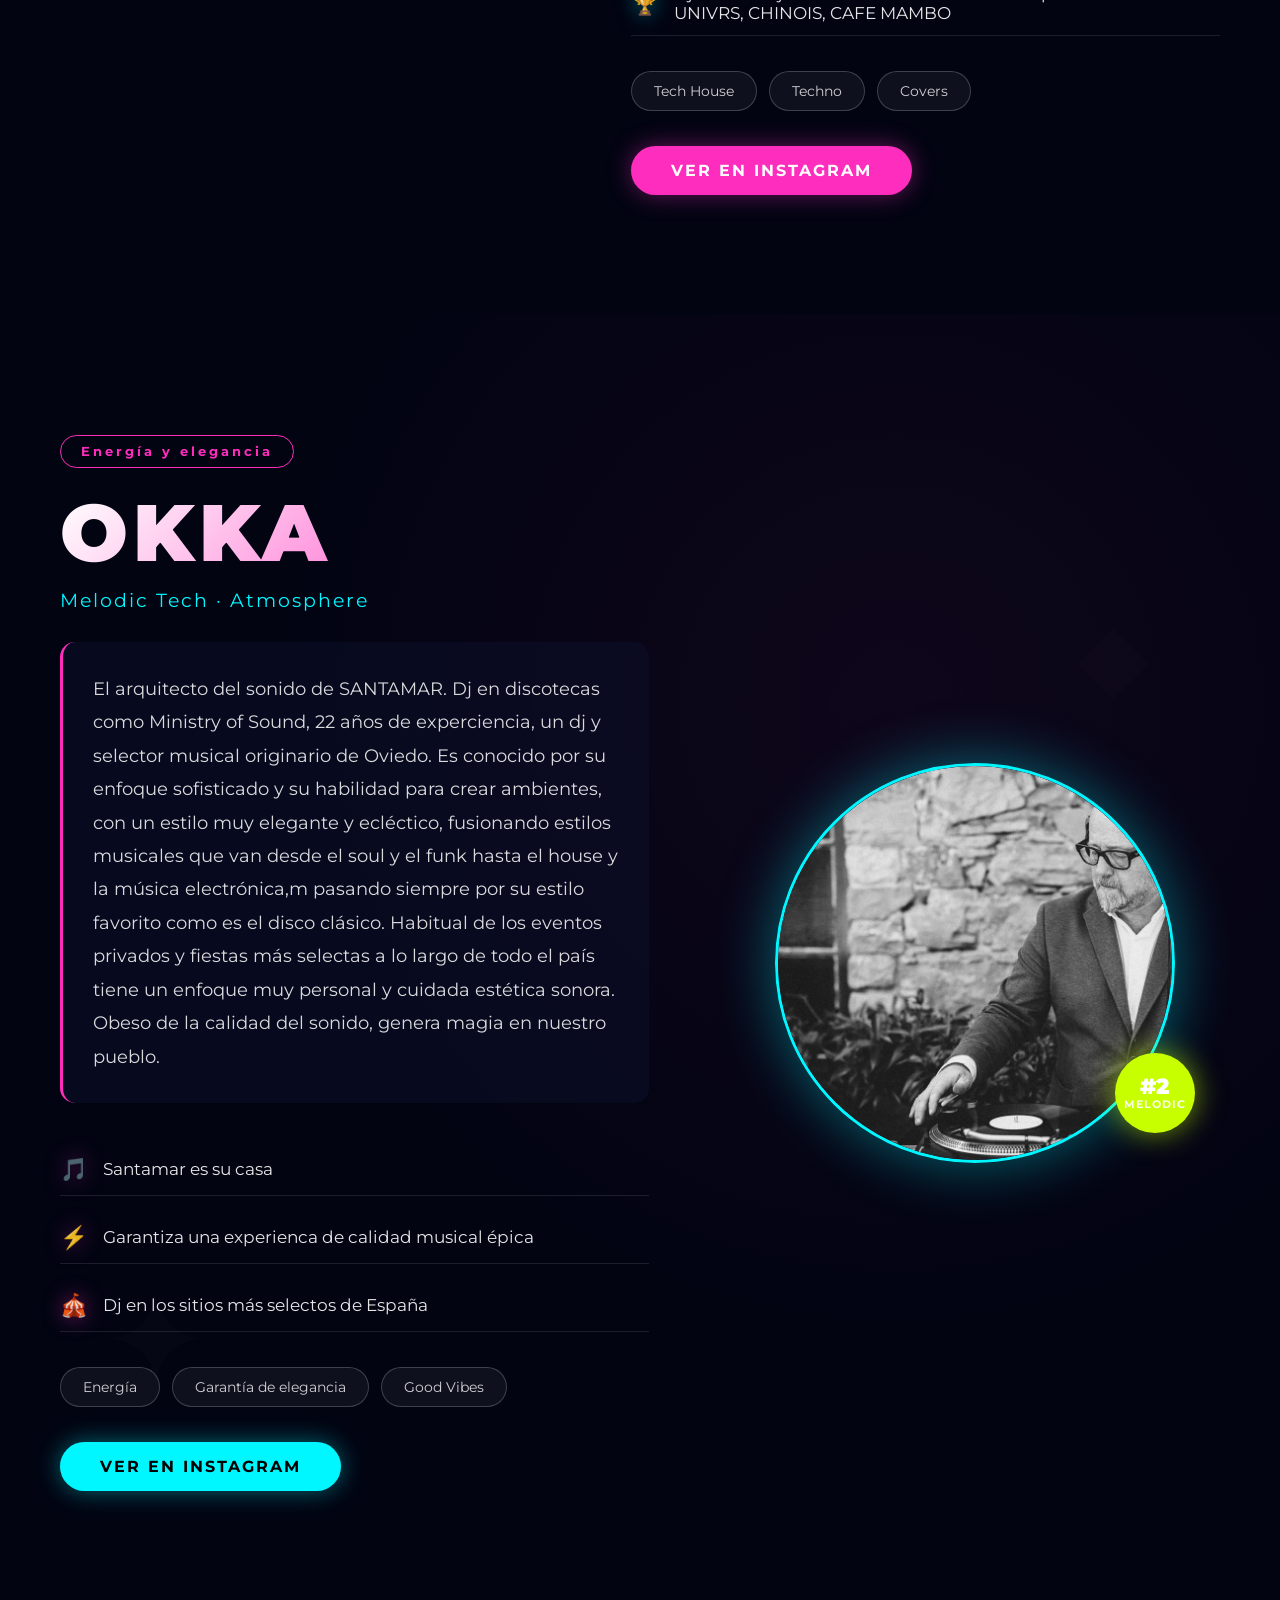
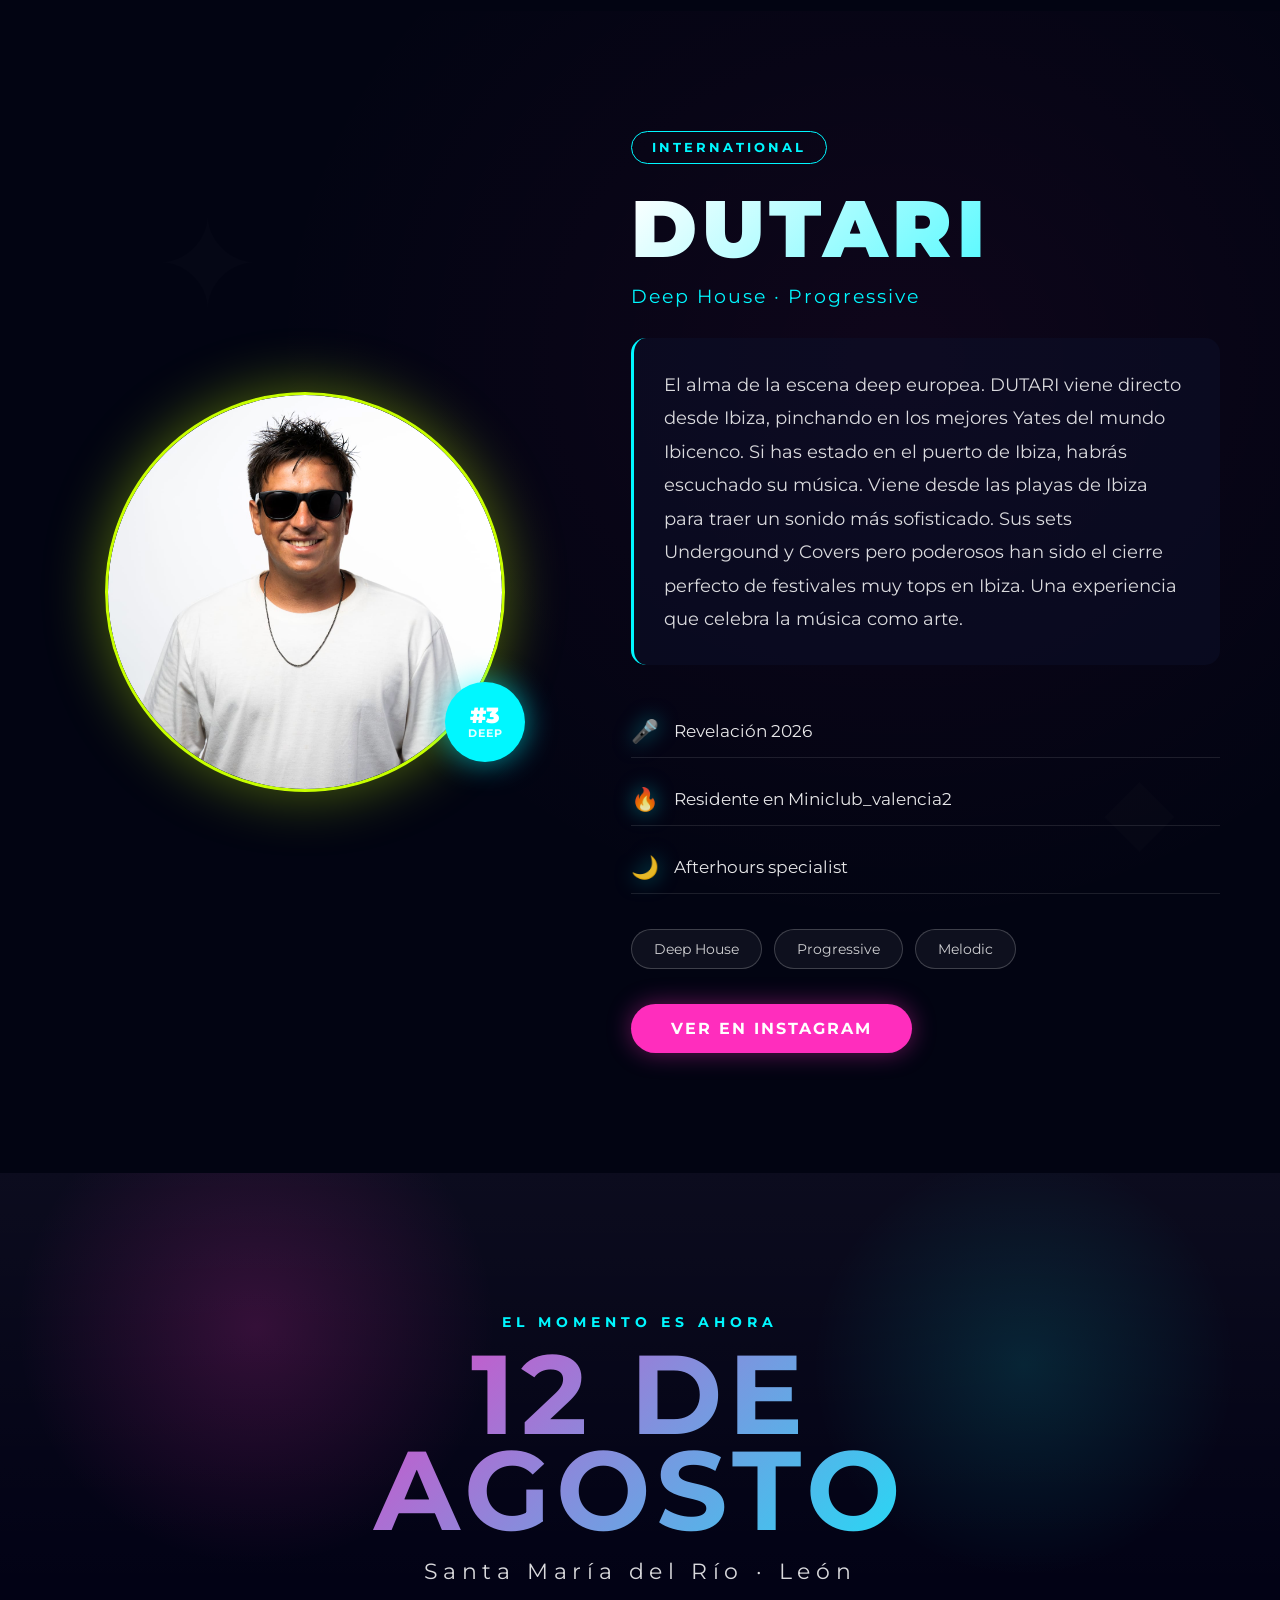
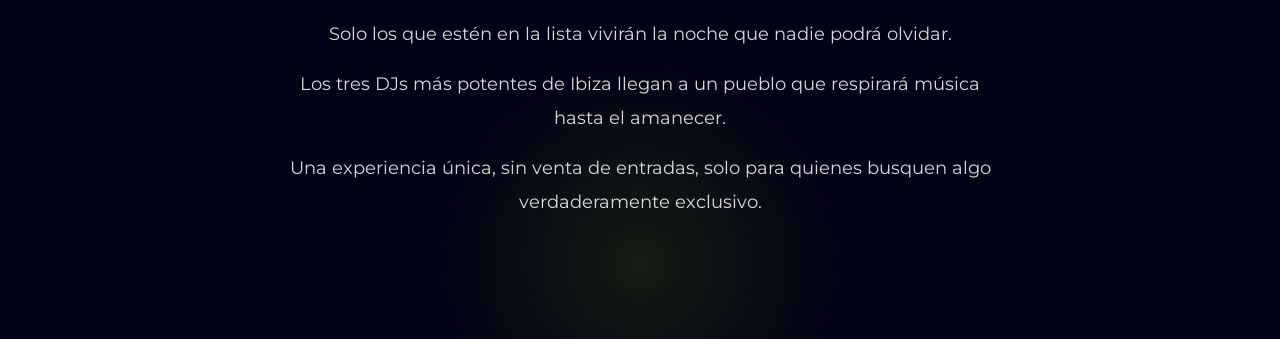
==== commit d1b2758b: "Lineup completado" ====
--- a/public/lineup.html
+++ b/public/lineup.html
@@ -28,7 +28,7 @@
       </ul>
     </nav>
 
-    <a href="#" class="btn-nav">ENTRADAS</a>
+    <a href="#" class="btn-nav">SANTAMAR SUMMER EXPERIENCE 2026</a>
   </header>
 
   <!-- LINEUP HERO -->
@@ -36,7 +36,7 @@
     <div class="hero-bg"></div>
     <div class="overlay"></div>
     <div class="lineup-hero-content">
-      <p class="eyebrow">DESDE IBIZA AL MUNDO</p>
+      <p class="eyebrow">LOS MEJORES DJ'S INTERNACIONALES DE IBIZA EN SANTA MARIA DEL RIO</p>
       <h1>LINE UP</h1>
       <div class="lineup-title-separator">
         <span class="line"></span>
@@ -56,20 +56,21 @@
     <div class="container">
       <div class="intro-badge">
         <span class="badge-icon">✦</span>
-        <span>IBIZA LEGENDS</span>
+        <span>PAUL DAREY - OKKA - DUTARI</span>
+        <span class="badge-icon">✦</span>
       </div>
       <h2>Los artistas que mueven las capitales del mundo</h2>
-      <p>Tres nombres que resuenan en los festivales más grandes de Europa. Tres cabezas de cartel que han dominado las pistas de baile de Ibiza, Barcelona, Berlín y Miami. Esta noche, Santamar se convierte en su escenario.</p>
+      <p>Tres nombres que resuenan en los festivales más grandes de Europa. Tres cabezas de cartel que han dominado las pistas de baile de todo el mundo, Ibiza, Londres, Barcelona, Miami, Berlín y Argentina. Esta noche, Santamar se convierte en su escenario.</p>
 
       <div class="stats-row">
         <div class="stat">
-          <span class="stat-number">50+</span>
+          <span class="stat-number">30+</span>
           <span class="stat-label">Países</span>
         </div>
         <div class="stat-divider"></div>
         <div class="stat">
-          <span class="stat-number">10M+</span>
-          <span class="stat-label">Oyentes mensuales</span>
+          <span class="stat-number">+100k</span>
+          <span class="stat-label">OYENTES MENSUALES</span>
         </div>
         <div class="stat-divider"></div>
         <div class="stat">
@@ -80,15 +81,15 @@
     </div>
   </section>
 
-  <!-- DJ 1 - DUTARI -->
-  <section class="dj-showcase" id="dutari">
+  <!-- DJ 1 - PAUL DAREY -->
+  <section class="dj-showcase" id="pauldarey">
     <div class="dj-bg"></div>
     <div class="container">
       <div class="dj-card-large">
         <div class="dj-image-col">
           <div class="dj-image-wrapper">
             <div class="dj-image-placeholder">
-              <div class="placeholder-initials">DT</div>
+              <img src="recursos/Paul_Darey.jpeg" alt="Paul Darey" />
             </div>
             <div class="dj-badge">
               <span class="badge-top">#1</span>
@@ -97,36 +98,36 @@
           </div>
         </div>
         <div class="dj-content-col">
-          <div class="dj-tag">HEADLINER</div>
-          <h2 class="dj-name">DUTARI</h2>
-          <p class="dj-subtitle">Groove · Energy · Tech Dance</p>
+          <div class="dj-tag">TECH-HOUSE</div>
+          <h2 class="dj-name">PAUL DAREY</h2>
+          <p class="dj-subtitle">IBIZA · INTERNACIONAL · TECH-HOUSE</p>
 
           <div class="dj-bio">
-            <p>De las noches infinitas de Ibiza a los escenarios de Tomorrowland. DUTARI es sinónimo de techno elegante, percusiones hipnóticas y una energía que conecta con miles de almas a la vez. Con tracks que han superado el millón de reproducciones y residencias en los clubes más icónicos del Mediterráneo, su set es una experiencia sensorial completa.</p>
+            <p>Paul Darey, de Buenos Aires (argentina) pero afincado en España desde 1988, es un dj habitual en los mejores clubs y beach clubs de la isla blanca. Nominado varias veces durante su carrera a los Premios Dj Españoles y a los premios de la revista vicious como mejor dj residente de Ibiza y dj del año. Hi define su estilo musical como house y tech-house. Sus sets están cargados de melodías, voces y grooves poderosos que generan un estado de positividad y energía. También se aventura en el lejano oriente y disfruta de giras anuales por el resto del mundo, realizando sesiones y apariciones por invitación como Ade, WMC, BPM y más. En. estas últimas dos décadas se presentó en los mejores clubes del mundo como Zouk Singapore, Tresor BErlin, Green Valleey Brazil, The Egg London, Sankeys, Fire London, Cafe d’anvers Belgium, Zef Buenos Aires, Club room chile, Cielo New York, sólo por nombrar algunos. En Ibiza fue durante siete años dj residente en la discoteca más premiada del mundo, Space Ibiza, y también tocó en los grandes clubs como Pacha, Privilege, Amnesia, Heart y en el único Café Mambo Ibiza donde mantiene su residencia en el presente año 2022 y el lugar donde debutó en Ibiza hace 20 años.</p>
           </div>
 
           <div class="dj-highlights">
             <div class="highlight">
               <span class="highlight-icon">🎧</span>
-              <span>Residente Pacha Ibiza 2019-2024</span>
+              <span>Residente en IBIZA desde hace 20 años</span>
             </div>
             <div class="highlight">
               <span class="highlight-icon">🌍</span>
-              <span>Gira mundial 2025 agotada</span>
+              <span>Gira mundial 2026 parada en SANTAMAR</span>
             </div>
             <div class="highlight">
               <span class="highlight-icon">🏆</span>
-              <span>Mejor DJ Iberia Awards 2024</span>
+              <span>Dj de las mejores discotecas del mundo ha pinchado en UNIVRS, CHINOIS, CAFE MAMBO</span>
             </div>
           </div>
 
           <div class="dj-genres">
             <span class="genre-tag">Tech House</span>
             <span class="genre-tag">Techno</span>
-            <span class="genre-tag">Melodic</span>
-          </div>
-
-          <a href="#" class="dj-cta">VER EN YOUTUBE</a>
+            <span class="genre-tag">Covers</span>
+          </div>
+
+          <a href="https://www.instagram.com/pauldarey/" class="dj-cta">VER EN INSTAGRAM</a>
         </div>
       </div>
     </div>
@@ -134,15 +135,15 @@
     <div class="floating-element fp2">◆</div>
   </section>
 
-  <!-- DJ 2 - PAUL DAREY -->
-  <section class="dj-showcase alt-bg" id="pauldarey">
+  <!-- DJ 2 - OKKA -->
+  <section class="dj-showcase alt-bg" id="okka">
     <div class="dj-bg"></div>
     <div class="container">
       <div class="dj-card-large reverse">
         <div class="dj-image-col">
           <div class="dj-image-wrapper">
             <div class="dj-image-placeholder secondary">
-              <div class="placeholder-initials">PD</div>
+              <img src="recursos/Okka_dj.jpg" alt="Okka" />
             </div>
             <div class="dj-badge">
               <span class="badge-top">#2</span>
@@ -151,36 +152,36 @@
           </div>
         </div>
         <div class="dj-content-col">
-          <div class="dj-tag">WORLD CLASS</div>
-          <h2 class="dj-name">PAUL DAREY</h2>
+          <div class="dj-tag">Energía y elegancia</div>
+          <h2 class="dj-name">OKKA</h2>
           <p class="dj-subtitle">Melodic Tech · Atmosphere</p>
 
           <div class="dj-bio">
-            <p>El arquitecto del sonido progressive. Paul Darey construye viajes musicales que transportan a otrosplanos. Sus mezclas entre techno y melodías profundas han conquistado los festivales más exigentes de Europa. Desde su base en Berlín hasta los afterhours de Hï Ibiza, su estilo único mezcla emociones con beats precisos.</p>
+            <p>El arquitecto del sonido de SANTAMAR. Dj en discotecas como Ministry of Sound, 22 años de experciencia, un dj y selector musical originario de Oviedo. Es conocido por su enfoque sofisticado y su habilidad para crear ambientes, con un estilo muy elegante y ecléctico, fusionando estilos musicales que van desde el soul y el funk hasta el house y la música electrónica,m pasando siempre por su estilo favorito como es el disco clásico. Habitual de los eventos privados y fiestas más selectas a lo largo de todo el país tiene un enfoque muy personal y cuidada estética sonora. Obeso de la calidad del sonido, genera magia en nuestro pueblo. </p>
           </div>
 
           <div class="dj-highlights">
             <div class="highlight">
               <span class="highlight-icon">🎵</span>
-              <span>Hï Ibiza Resident 2023-2024</span>
+              <span>Santamar es su casa</span>
             </div>
             <div class="highlight">
               <span class="highlight-icon">⚡</span>
-              <span>SoundCloud 2M+ seguidores</span>
+              <span>Garantiza una experienca de calidad musical épica</span>
             </div>
             <div class="highlight">
               <span class="highlight-icon">🎪</span>
-              <span>ADE Amsterdam regular</span>
+              <span>Dj en los sitios más selectos de España</span>
             </div>
           </div>
 
           <div class="dj-genres">
-            <span class="genre-tag">Progressive</span>
-            <span class="genre-tag">Melodic Techno</span>
-            <span class="genre-tag">Deep House</span>
-          </div>
-
-          <a href="#" class="dj-cta secondary">VER EN YOUTUBE</a>
+            <span class="genre-tag">Energía</span>
+            <span class="genre-tag">Garantía de elegancia</span>
+            <span class="genre-tag">Good Vibes</span>
+          </div>
+
+          <a href="https://www.instagram.com/okkadj/" class="dj-cta secondary">VER EN INSTAGRAM</a>
         </div>
       </div>
     </div>
@@ -188,15 +189,15 @@
     <div class="floating-element fp4">✦</div>
   </section>
 
-  <!-- DJ 3 - OKKA -->
-  <section class="dj-showcase" id="okka">
+  <!-- DJ 3 - DUTARI -->
+  <section class="dj-showcase" id="dutari">
     <div class="dj-bg"></div>
     <div class="container">
       <div class="dj-card-large">
         <div class="dj-image-col">
           <div class="dj-image-wrapper">
             <div class="dj-image-placeholder tertiary">
-              <div class="placeholder-initials">OK</div>
+              <img src="recursos/Dutari.jpeg" alt="Dutari" />
             </div>
             <div class="dj-badge">
               <span class="badge-top">#3</span>
@@ -206,21 +207,21 @@
         </div>
         <div class="dj-content-col">
           <div class="dj-tag">INTERNATIONAL</div>
-          <h2 class="dj-name">OKKA</h2>
+          <h2 class="dj-name">DUTARI</h2>
           <p class="dj-subtitle">Deep House · Progressive</p>
 
           <div class="dj-bio">
-            <p>El alma de la escena deep europea. OKKA viene directo desde los clubes subterráneos de Berlín y las playas de Ibiza para traer un sonido más sofisticado. Sus sets lentos pero poderosos han sido el cierre perfecto de festivales como Sonar, Awakenings y Burning Man. Una experiencia que celebra la música como arte.</p>
+            <p>El alma de la escena deep europea. DUTARI viene directo desde Ibiza, pinchando en los mejores Yates del mundo Ibicenco. Si has estado en el puerto de Ibiza, habrás escuchado su música. Viene desde las playas de Ibiza para traer un sonido más sofisticado. Sus sets Undergound y Covers pero poderosos han sido el cierre perfecto de festivales muy tops en Ibiza. Una experiencia que celebra la música como arte.</p>
           </div>
 
           <div class="dj-highlights">
             <div class="highlight">
               <span class="highlight-icon">🎤</span>
-              <span>92 shows en 2024</span>
+              <span>Revelación 2026</span>
             </div>
             <div class="highlight">
               <span class="highlight-icon">🔥</span>
-              <span>Residente Ushuaïa 2022</span>
+              <span>Residente en Miniclub_valencia2</span>
             </div>
             <div class="highlight">
               <span class="highlight-icon">🌙</span>
@@ -234,7 +235,7 @@
             <span class="genre-tag">Melodic</span>
           </div>
 
-          <a href="#" class="dj-cta">VER EN YOUTUBE</a>
+          <a href="https://www.instagram.com/agustin_dutari/?hl=en" class="dj-cta">VER EN INSTAGRAM</a>
         </div>
       </div>
     </div>
@@ -242,71 +243,21 @@
     <div class="floating-element fp6">◆</div>
   </section>
 
-  <!-- CALL TO ACTION -->
-  <section class="lineup-cta">
-    <div class="container">
-      <h2>No basta con escuchar. Hay que estar ahí.</h2>
-      <p>TresDJs. Una noche. Un recinto. <strong>2 de agosto de 2025</strong>. Recinto Santamar.org.</p>
-
-      <div class="ticket-options">
-        <div class="ticket-card">
-          <div class="ticket-type">ENTRADA GENERAL</div>
-          <div class="ticket-price">25€</div>
-          <ul class="ticket-features">
-            <li>Acceso al recinto</li>
-            <li>Zona general</li>
-            <li>Food trucks incluidos</li>
-          </ul>
-          <a href="#" class="btn-ticket">COMPRAR</a>
-        </div>
-
-        <div class="ticket-card featured">
-          <div class="ticket-badge">MÁS VENDIDO</div>
-          <div class="ticket-type">VIP EXPERIENCE</div>
-          <div class="ticket-price">45€</div>
-          <ul class="ticket-features">
-            <li>Acceso prioritario</li>
-            <li>Zona VIP exclusiva</li>
-            <li>Bar premium incluido</li>
-            <li>Meet & greet con los DJs*</li>
-          </ul>
-          <a href="#" class="btn-ticket primary">COMPRAR</a>
-        </div>
-
-        <div class="ticket-card">
-          <div class="ticket-type">BACKSTAGE</div>
-          <div class="ticket-price">85€</div>
-          <ul class="ticket-features">
-            <li>Todo lo VIP +</li>
-            <li>Zona backstage</li>
-            <li>Pase meet & greet</li>
-            <li>Merch exclusivo</li>
-          </ul>
-          <a href="#" class="btn-ticket">COMPRAR</a>
-        </div>
-      </div>
-
-      <p class="ticket-note">*Sujeto a disponibilidad y horario de los artistas</p>
-    </div>
-  </section>
-
-  <!-- FOOTER -->
-  <footer>
-    <div class="container">
-      <div class="footer-logo">
-        Santamar<span>.org</span>
-      </div>
-
-      <div class="socials">
-        <a href="#">Instagram</a>
-        <a href="#">TikTok</a>
-        <a href="#">Facebook</a>
-        <a href="#">YouTube</a>
-      </div>
-
-      <p>© SANTAMAR.ORG 2025</p>
-    </div>
-  </footer>
+  <!-- FINAL HERO -->
+  <section class="final-hero">
+    <div class="container">
+      <div class="final-copy">
+        <p class="final-tag">EL MOMENTO ES AHORA</p>
+        <h2>12 de Agosto</h2>
+        <p class="final-location">Santa María del Río · León</p>
+        <div class="final-lines">
+          <p>Solo los que estén en la lista vivirán la noche que nadie podrá olvidar.</p>
+          <p>Los tres DJs más potentes de Ibiza llegan a un pueblo que respirará música hasta el amanecer.</p>
+          <p>Una experiencia única, sin venta de entradas, solo para quienes busquen algo verdaderamente exclusivo.</p>
+        </div>
+      </div>
+    </div>
+  </section>
 
   <script src="script.js"></script>
 
--- a/public/style.css
+++ b/public/style.css
@@ -651,6 +651,8 @@
 }
 
 .dj-image-placeholder{
+  position:relative;
+  overflow:hidden;
   width:100%;
   height:100%;
   border-radius:50%;
@@ -662,14 +664,61 @@
   display:flex;
   align-items:center;
   justify-content:center;
-  transition:0.5s;
+  transition:transform 0.5s ease, box-shadow 0.5s ease;
 }
 
 .dj-image-placeholder:hover{
   transform:scale(1.02);
   box-shadow:
-    0 0 80px rgba(255,45,189,0.6),
-    inset 0 0 100px rgba(0,247,255,0.15);
+    0 0 90px rgba(255,45,189,0.6),
+    inset 0 0 110px rgba(0,247,255,0.18);
+}
+
+.dj-image-placeholder::after{
+  content:'';
+  position:absolute;
+  inset:-10px;
+  border-radius:50%;
+  border:1px solid rgba(255,255,255,0.12);
+  box-shadow:0 0 40px rgba(255,255,255,0.08);
+  pointer-events:none;
+  opacity:0.8;
+  transition:opacity 0.5s ease, transform 0.5s ease;
+}
+
+.dj-image-placeholder::before{
+  content:'';
+  position:absolute;
+  inset:0;
+  border-radius:50%;
+  background:radial-gradient(circle at 20% 20%, rgba(255,255,255,0.16), transparent 28%);
+  pointer-events:none;
+  transition:opacity 0.5s ease;
+}
+
+.dj-image-placeholder img{
+  width:100%;
+  height:100%;
+  object-fit:cover;
+  border-radius:50%;
+  display:block;
+  transform:scale(1);
+  filter:contrast(1.02) saturate(1.03);
+  transition:transform 0.5s ease, filter 0.5s ease;
+}
+
+.dj-image-placeholder:hover img{
+  transform:scale(1.04);
+  filter:contrast(1.1) saturate(1.1);
+}
+
+.dj-image-placeholder:hover::before{
+  opacity:0.9;
+}
+
+.dj-image-placeholder:hover::after{
+  opacity:1;
+  transform:scale(1.02);
 }
 
 .dj-image-placeholder.secondary{
@@ -678,6 +727,7 @@
     0 0 60px rgba(0,247,255,0.4),
     inset 0 0 80px rgba(255,45,189,0.1);
 }
+
 
 .dj-image-placeholder.tertiary{
   border-color:#c7ff00;
@@ -928,21 +978,39 @@
 
 /* Lineup CTA */
 .lineup-cta{
-  padding:120px 0;
+  position:relative;
+  padding:140px 0;
   background:#05071a;
+  background-image:radial-gradient(circle at top right, rgba(255,45,189,0.18), transparent 22%), radial-gradient(circle at bottom left, rgba(0,247,255,0.12), transparent 18%);
   text-align:center;
+  overflow:hidden;
+}
+
+.lineup-cta::before{
+  content:'';
+  position:absolute;
+  inset:0;
+  background:linear-gradient(180deg, rgba(255,255,255,0.03), transparent 60%);
+  pointer-events:none;
 }
 
 .lineup-cta h2{
+  position:relative;
   font-size:3.5rem;
   margin-bottom:20px;
   color:#fff;
+  z-index:1;
 }
 
 .lineup-cta p{
-  font-size:1.3rem;
-  color:rgba(255,255,255,0.8);
+  position:relative;
+  font-size:1.25rem;
+  color:rgba(255,255,255,0.85);
   margin-bottom:60px;
+  max-width:760px;
+  margin-left:auto;
+  margin-right:auto;
+  z-index:1;
 }
 
 .lineup-cta strong{
@@ -955,6 +1023,92 @@
   gap:30px;
   max-width:1000px;
   margin:auto;
+}
+
+.final-hero{
+  position:relative;
+  padding:140px 0 120px;
+  background:#020215;
+  background-image:radial-gradient(circle at 20% 20%, rgba(255,45,189,0.18), transparent 20%),
+    radial-gradient(circle at 80% 25%, rgba(0,247,255,0.12), transparent 18%),
+    radial-gradient(circle at 50% 90%, rgba(199,255,0,0.1), transparent 22%);
+  overflow:hidden;
+}
+
+.final-hero::before{
+  content:'';
+  position:absolute;
+  inset:0;
+  background:linear-gradient(180deg, rgba(255,255,255,0.04), transparent 55%);
+  pointer-events:none;
+}
+
+.final-copy{
+  position:relative;
+  z-index:1;
+  max-width:840px;
+  margin:0 auto;
+  text-align:center;
+}
+
+.final-tag{
+  color:#00f7ff;
+  letter-spacing:0.35em;
+  font-size:0.9rem;
+  font-weight:700;
+  margin-bottom:1rem;
+}
+
+.final-hero h2{
+  font-size:7rem;
+  line-height:0.85;
+  letter-spacing:0.35rem;
+  margin:0;
+  text-transform:uppercase;
+  background:linear-gradient(135deg, #ff2dbd, #00f7ff);
+  -webkit-background-clip:text;
+  color:transparent;
+}
+
+.final-location{
+  font-size:1.4rem;
+  color:rgba(255,255,255,0.85);
+  margin:1.2rem auto 2rem;
+  max-width:610px;
+  letter-spacing:0.25em;
+}
+
+.final-lines{
+  display:grid;
+  gap:1rem;
+}
+
+.final-lines p{
+  color:rgba(255,255,255,0.85);
+  font-size:1.15rem;
+  line-height:1.85;
+  max-width:720px;
+  margin:0 auto;
+}
+
+@media(max-width:900px){
+  .final-hero{
+    padding:90px 0 80px;
+  }
+
+  .final-hero h2{
+    font-size:4.2rem;
+    letter-spacing:0.2rem;
+  }
+
+  .final-location{
+    font-size:1.15rem;
+    letter-spacing:0.18em;
+  }
+
+  .final-lines p{
+    font-size:1rem;
+  }
 }
 
 .ticket-card{
